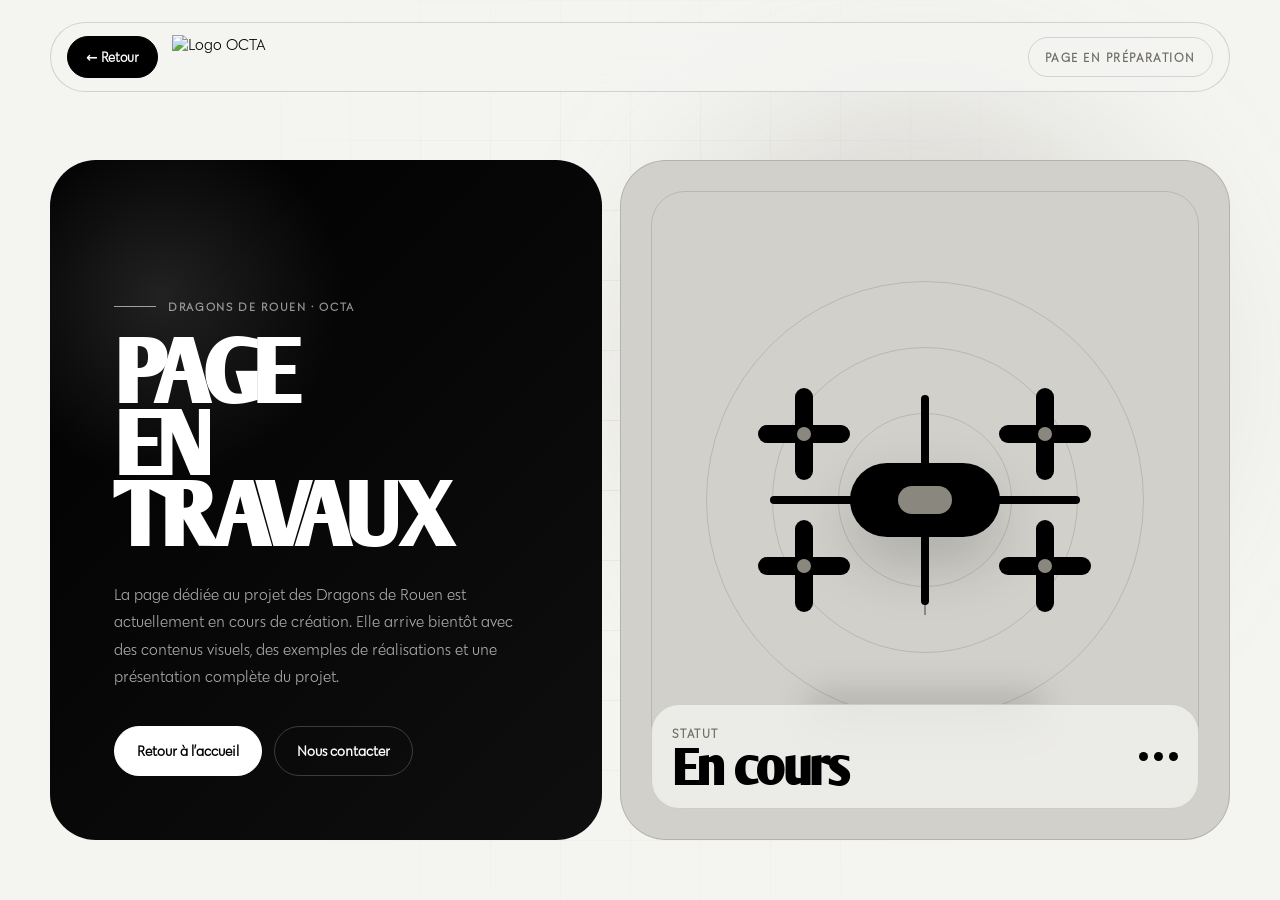
==== dragons.html @ dfe73d54 "Add files via upload" ====
<!doctype html>
<html lang="fr">
  <head>
    <meta charset="UTF-8" />
    <meta name="viewport" content="width=device-width, initial-scale=1.0" />

    <title>OCTA — Dragons de Rouen</title>

    <meta
      name="description"
      content="La page Dragons de Rouen OCTA est actuellement en cours de création."
    />

    <link rel="icon" type="image/png" href="IMG/LOGO/OCTA3.png" />
    <link rel="stylesheet" href="dragons.css" />
  </head>

  <body>
    <header class="header">
      <div class="header-left">
        <a
          href="graphisme.html#portfolio"
          class="back-button"
          onclick="
            event.preventDefault();
            if (document.referrer) {
              history.back();
            } else {
              window.location.href = 'graphisme.html#portfolio';
            }
          "
          aria-label="Retour à la page précédente"
        >
          ← Retour
        </a>

        <a href="index.html#top" aria-label="Retour à l'accueil OCTA">
          <img
            src="IMG/LOGO/OCTA NOIR.png"
            alt="Logo OCTA"
            class="header-logo"
          />
        </a>
      </div>

      <span class="header-pill">Page en préparation</span>
    </header>

    <main class="page">
      <div class="background-grid"></div>
      <div class="background-blur"></div>
      <div class="noise"></div>

      <section class="content">
        <div class="text-panel">
          <p class="label">Dragons de Rouen · OCTA</p>

          <h1>
            Page<br />
            en travaux
          </h1>

          <p class="intro">
            La page dédiée au projet des Dragons de Rouen est actuellement en
            cours de création. Elle arrive bientôt avec des contenus visuels,
            des exemples de réalisations et une présentation complète du projet.
          </p>

          <div class="actions">
            <a href="index.html#top" class="btn btn-primary">
              Retour à l’accueil
            </a>

            <a
              href="mailto:communicationocta@gmail.com"
              class="btn btn-secondary"
            >
              Nous contacter
            </a>
          </div>
        </div>

        <div class="visual-panel" aria-hidden="true">
          <div class="radar"></div>
          <div class="scanner"></div>

          <div class="drone">
            <div class="arm"></div>
            <div class="arm vertical"></div>

            <div class="propeller p1"><span></span></div>
            <div class="propeller p2"><span></span></div>
            <div class="propeller p3"><span></span></div>
            <div class="propeller p4"><span></span></div>

            <div class="drone-body"></div>
          </div>

          <div class="shadow"></div>

          <div class="status-card">
            <div>
              <span>Statut</span>
              <strong>En cours</strong>
            </div>

            <div class="loading-dots">
              <i></i>
              <i></i>
              <i></i>
            </div>
          </div>
        </div>
      </section>
    </main>
  </body>
</html>
---- dragons.css ----
@font-face {
  font-family: "OCTA Principale";
  src: url("TYPO/Principale.ttf") format("truetype");
  font-weight: 400;
  font-style: normal;
  font-display: swap;
}

@font-face {
  font-family: "OCTA Secondaire";
  src: url("TYPO/Secondaire.otf") format("opentype");
  font-weight: 400;
  font-style: normal;
  font-display: swap;
}

:root {
  --black: #000000;
  --olive: #8a887e;
  --beige: #d1d0cb;
  --off: #f4f4f1;
  --white: #ffffff;
  --muted: #6d6b63;
  --line: rgba(0, 0, 0, 0.14);
}

* {
  box-sizing: border-box;
  margin: 0;
  padding: 0;
}

html {
  scroll-behavior: smooth;
}

body {
  min-height: 100vh;
  font-family:
    "OCTA Secondaire",
    system-ui,
    -apple-system,
    BlinkMacSystemFont,
    "Segoe UI",
    sans-serif;
  background: var(--off);
  color: var(--black);
  overflow-x: hidden;
}

a {
  color: inherit;
  text-decoration: none;
}

img {
  display: block;
  max-width: 100%;
}

::selection {
  background: var(--black);
  color: var(--white);
}

/* Page */

.page {
  position: relative;
  min-height: 100vh;
  width: 100%;
  padding: 128px 28px 28px;
  display: grid;
  place-items: center;
  overflow: hidden;
}

.background-grid {
  position: absolute;
  inset: 0;
  z-index: 0;
  background-image:
    linear-gradient(rgba(0, 0, 0, 0.055) 1px, transparent 1px),
    linear-gradient(90deg, rgba(0, 0, 0, 0.055) 1px, transparent 1px);
  background-size: 70px 70px;
  mask-image: radial-gradient(circle at center, black, transparent 72%);
  animation: gridMove 14s linear infinite;
}

.background-blur {
  position: absolute;
  width: 520px;
  height: 520px;
  border-radius: 999px;
  background: rgba(138, 136, 126, 0.26);
  filter: blur(80px);
  top: 12%;
  right: 8%;
  z-index: 0;
  animation: blurFloat 8s ease-in-out infinite alternate;
}

.noise {
  position: absolute;
  inset: 0;
  z-index: 1;
  pointer-events: none;
  opacity: 0.12;
  background-image: radial-gradient(
    rgba(0, 0, 0, 0.18) 0.7px,
    transparent 0.7px
  );
  background-size: 4px 4px;
  mix-blend-mode: multiply;
}

/* Header */

.header {
  position: fixed;
  top: 22px;
  left: 50%;
  z-index: 10;
  transform: translateX(-50%);
  width: min(calc(100% - 44px), 1180px);
  min-height: 68px;
  padding: 12px 16px;
  border: 1px solid var(--line);
  border-radius: 999px;
  background: rgba(244, 244, 241, 0.84);
  backdrop-filter: blur(18px);
  display: flex;
  align-items: center;
  justify-content: space-between;
  gap: 18px;
}

.header-left {
  display: flex;
  align-items: center;
  gap: 14px;
}

.back-button {
  min-height: 42px;
  padding: 0 18px;
  border-radius: 999px;
  border: 1px solid var(--black);
  background: var(--black);
  color: var(--white);
  display: inline-flex;
  align-items: center;
  justify-content: center;
  font-family: inherit;
  font-size: 0.86rem;
  font-weight: 900;
  white-space: nowrap;
  cursor: pointer;
  transition:
    transform 0.25s ease,
    background 0.25s ease,
    color 0.25s ease,
    border-color 0.25s ease;
}

.back-button:hover {
  transform: translateY(-2px);
  background: transparent;
  color: var(--black);
  border-color: var(--line);
}

.header-logo {
  height: 44px;
  width: auto;
  object-fit: contain;
}

.header-pill {
  min-height: 40px;
  padding: 0 16px;
  border-radius: 999px;
  border: 1px solid var(--line);
  display: inline-flex;
  align-items: center;
  justify-content: center;
  color: var(--muted);
  font-size: 0.78rem;
  font-weight: 900;
  text-transform: uppercase;
  letter-spacing: 0.12em;
  white-space: nowrap;
}

/* Layout */

.content {
  position: relative;
  z-index: 2;
  width: min(100%, 1180px);
  min-height: min(680px, calc(100vh - 160px));
  display: grid;
  grid-template-columns: minmax(0, 0.95fr) minmax(0, 1.05fr);
  gap: 18px;
  align-items: stretch;
}

.text-panel,
.visual-panel {
  min-width: 0;
  min-height: min(680px, calc(100vh - 160px));
}

/* Panel texte */

.text-panel {
  padding: clamp(34px, 5vw, 64px);
  border-radius: 46px;
  background: var(--black);
  color: var(--white);
  display: flex;
  flex-direction: column;
  justify-content: flex-end;
  overflow: hidden;
  position: relative;
}

.text-panel::before {
  content: "";
  position: absolute;
  inset: 0;
  background:
    radial-gradient(
      circle at 20% 20%,
      rgba(255, 255, 255, 0.12),
      transparent 26%
    ),
    linear-gradient(135deg, transparent, rgba(255, 255, 255, 0.06));
  pointer-events: none;
}

.label {
  position: relative;
  z-index: 1;
  display: inline-flex;
  align-items: center;
  gap: 12px;
  margin-bottom: 22px;
  color: rgba(255, 255, 255, 0.58);
  font-size: 0.74rem;
  font-weight: 900;
  text-transform: uppercase;
  letter-spacing: 0.14em;
}

.label::before {
  content: "";
  width: 42px;
  height: 1px;
  background: currentColor;
}

h1 {
  position: relative;
  z-index: 1;
  max-width: 100%;
  font-family: "OCTA Principale", "OCTA Secondaire", sans-serif;
  font-size: clamp(4.2rem, 7.2vw, 7.8rem);
  line-height: 0.78;
  letter-spacing: -0.075em;
  text-transform: uppercase;
  margin-bottom: 30px;
}

.intro {
  position: relative;
  z-index: 1;
  max-width: 520px;
  color: rgba(255, 255, 255, 0.68);
  font-size: clamp(0.98rem, 1.25vw, 1.08rem);
  line-height: 1.7;
}

.actions {
  position: relative;
  z-index: 1;
  display: flex;
  flex-wrap: wrap;
  gap: 12px;
  margin-top: 36px;
}

/* Boutons */

.btn {
  min-height: 50px;
  padding: 0 22px;
  border-radius: 999px;
  display: inline-flex;
  align-items: center;
  justify-content: center;
  font-size: 0.9rem;
  font-weight: 900;
  transition:
    transform 0.25s ease,
    background 0.25s ease,
    color 0.25s ease,
    border-color 0.25s ease;
}

.btn-primary {
  background: var(--white);
  color: var(--black);
  border: 1px solid var(--white);
}

.btn-primary:hover {
  transform: translateY(-3px);
  background: transparent;
  color: var(--white);
}

.btn-secondary {
  background: transparent;
  color: var(--white);
  border: 1px solid rgba(255, 255, 255, 0.2);
}

.btn-secondary:hover {
  transform: translateY(-3px);
  background: var(--white);
  color: var(--black);
}

/* Panel visuel */

.visual-panel {
  position: relative;
  border-radius: 46px;
  background: var(--beige);
  border: 1px solid var(--line);
  overflow: hidden;
  display: grid;
  place-items: center;
}

.visual-panel::before {
  content: "";
  position: absolute;
  inset: 30px;
  border: 1px solid rgba(0, 0, 0, 0.12);
  border-radius: 34px;
}

.radar {
  position: absolute;
  width: min(72%, 520px);
  aspect-ratio: 1 / 1;
  border-radius: 999px;
  border: 1px solid rgba(0, 0, 0, 0.12);
  animation: radarPulse 3s ease-in-out infinite;
}

.radar::before,
.radar::after {
  content: "";
  position: absolute;
  inset: 15%;
  border-radius: inherit;
  border: 1px solid rgba(0, 0, 0, 0.12);
}

.radar::after {
  inset: 30%;
}

.scanner {
  position: absolute;
  width: 2px;
  height: 230px;
  background: linear-gradient(to bottom, rgba(0, 0, 0, 0), rgba(0, 0, 0, 0.34));
  transform-origin: bottom center;
  animation: scanRotate 4s linear infinite;
}

/* Animation visuelle */

.drone {
  position: relative;
  z-index: 3;
  width: min(62%, 390px);
  aspect-ratio: 1.45 / 1;
  animation: droneFloat 3.8s ease-in-out infinite;
}

.drone-body {
  position: absolute;
  left: 50%;
  top: 50%;
  width: 150px;
  height: 74px;
  transform: translate(-50%, -50%);
  border-radius: 999px;
  background: var(--black);
  box-shadow: 0 26px 60px rgba(0, 0, 0, 0.18);
}

.drone-body::before {
  content: "";
  position: absolute;
  left: 50%;
  top: 50%;
  width: 54px;
  height: 28px;
  transform: translate(-50%, -50%);
  border-radius: 999px;
  background: var(--olive);
}

.arm {
  position: absolute;
  top: 50%;
  left: 50%;
  width: 310px;
  height: 8px;
  border-radius: 999px;
  background: var(--black);
  transform: translate(-50%, -50%);
}

.arm.vertical {
  width: 8px;
  height: 210px;
}

.propeller {
  position: absolute;
  width: 100px;
  height: 100px;
  border-radius: 999px;
  display: grid;
  place-items: center;
}

.propeller::before {
  content: "";
  position: absolute;
  width: 92px;
  height: 18px;
  border-radius: 999px;
  background: var(--black);
  animation: propellerSpin 0.18s linear infinite;
}

.propeller::after {
  content: "";
  position: absolute;
  width: 18px;
  height: 92px;
  border-radius: 999px;
  background: var(--black);
  animation: propellerSpin 0.18s linear infinite;
}

.propeller span {
  position: relative;
  z-index: 2;
  width: 22px;
  height: 22px;
  border-radius: 999px;
  background: var(--olive);
  border: 4px solid var(--black);
}

.p1 {
  top: 14px;
  left: 18px;
}

.p2 {
  top: 14px;
  right: 18px;
}

.p3 {
  bottom: 14px;
  left: 18px;
}

.p4 {
  bottom: 14px;
  right: 18px;
}

.shadow {
  position: absolute;
  z-index: 2;
  bottom: 116px;
  width: 240px;
  height: 30px;
  border-radius: 999px;
  background: rgba(0, 0, 0, 0.16);
  filter: blur(16px);
  animation: shadowFloat 3.8s ease-in-out infinite;
}

/* Carte statut */

.status-card {
  position: absolute;
  left: 30px;
  bottom: 30px;
  right: 30px;
  z-index: 4;
  min-height: 86px;
  padding: 18px 20px;
  border-radius: 28px;
  background: rgba(244, 244, 241, 0.76);
  border: 1px solid rgba(0, 0, 0, 0.12);
  backdrop-filter: blur(16px);
  display: flex;
  align-items: center;
  justify-content: space-between;
  gap: 18px;
}

.status-card span {
  color: var(--muted);
  font-size: 0.76rem;
  font-weight: 900;
  text-transform: uppercase;
  letter-spacing: 0.12em;
}

.status-card strong {
  display: block;
  margin-top: 4px;
  font-family: "OCTA Principale", "OCTA Secondaire", sans-serif;
  font-size: clamp(1.9rem, 4vw, 3.2rem);
  line-height: 0.85;
  letter-spacing: -0.06em;
}

.loading-dots {
  display: flex;
  gap: 6px;
}

.loading-dots i {
  width: 9px;
  height: 9px;
  border-radius: 999px;
  background: var(--black);
  animation: dotBounce 1s ease-in-out infinite;
}

.loading-dots i:nth-child(2) {
  animation-delay: 0.15s;
}

.loading-dots i:nth-child(3) {
  animation-delay: 0.3s;
}

/* Animations */

@keyframes gridMove {
  from {
    background-position: 0 0;
  }

  to {
    background-position: 70px 70px;
  }
}

@keyframes blurFloat {
  from {
    transform: translate3d(0, 0, 0) scale(1);
  }

  to {
    transform: translate3d(-80px, 60px, 0) scale(1.15);
  }
}

@keyframes droneFloat {
  0%,
  100% {
    transform: translateY(0) rotate(-1deg);
  }

  50% {
    transform: translateY(-18px) rotate(1.5deg);
  }
}

@keyframes shadowFloat {
  0%,
  100% {
    transform: scale(1);
    opacity: 0.18;
  }

  50% {
    transform: scale(0.82);
    opacity: 0.1;
  }
}

@keyframes propellerSpin {
  to {
    transform: rotate(360deg);
  }
}

@keyframes radarPulse {
  0%,
  100% {
    transform: scale(0.96);
    opacity: 0.55;
  }

  50% {
    transform: scale(1.04);
    opacity: 0.9;
  }
}

@keyframes scanRotate {
  from {
    transform: rotate(0deg);
  }

  to {
    transform: rotate(360deg);
  }
}

@keyframes dotBounce {
  0%,
  100% {
    transform: translateY(0);
    opacity: 0.45;
  }

  50% {
    transform: translateY(-8px);
    opacity: 1;
  }
}

/* Responsive tablette */

@media (max-width: 980px) {
  .page {
    padding: 110px 18px 28px;
    align-items: start;
    overflow: visible;
  }

  .content {
    grid-template-columns: 1fr;
    min-height: auto;
  }

  .text-panel,
  .visual-panel {
    min-height: 560px;
    border-radius: 34px;
  }

  h1 {
    font-size: clamp(4.4rem, 15vw, 8rem);
  }

  .header {
    top: 14px;
    width: min(calc(100% - 28px), 1180px);
  }

  .header-pill {
    display: none;
  }
}

/* Responsive téléphone */

@media (max-width: 620px) {
  .page {
    padding: 96px 12px 18px;
  }

  .header {
    min-height: 60px;
    padding: 10px 12px;
  }

  .header-left {
    gap: 10px;
  }

  .back-button {
    min-height: 38px;
    padding: 0 14px;
    font-size: 0.78rem;
  }

  .header-logo {
    height: 38px;
  }

  .text-panel,
  .visual-panel {
    min-height: 500px;
    border-radius: 28px;
  }

  .text-panel {
    padding: 28px;
  }

  h1 {
    font-size: clamp(3.9rem, 17vw, 5.6rem);
    letter-spacing: -0.065em;
  }

  .intro {
    font-size: 0.95rem;
  }

  .actions {
    display: grid;
  }

  .btn {
    width: 100%;
  }

  .radar {
    width: 360px;
  }

  .scanner {
    height: 180px;
  }

  .drone {
    width: min(84%, 310px);
  }

  .drone-body {
    width: 118px;
    height: 58px;
  }

  .arm {
    width: 240px;
    height: 7px;
  }

  .arm.vertical {
    width: 7px;
    height: 160px;
  }

  .propeller {
    width: 78px;
    height: 78px;
  }

  .propeller::before {
    width: 72px;
    height: 14px;
  }

  .propeller::after {
    width: 14px;
    height: 72px;
  }

  .shadow {
    bottom: 112px;
    width: 200px;
  }

  .status-card {
    left: 18px;
    right: 18px;
    bottom: 18px;
    border-radius: 22px;
  }
}
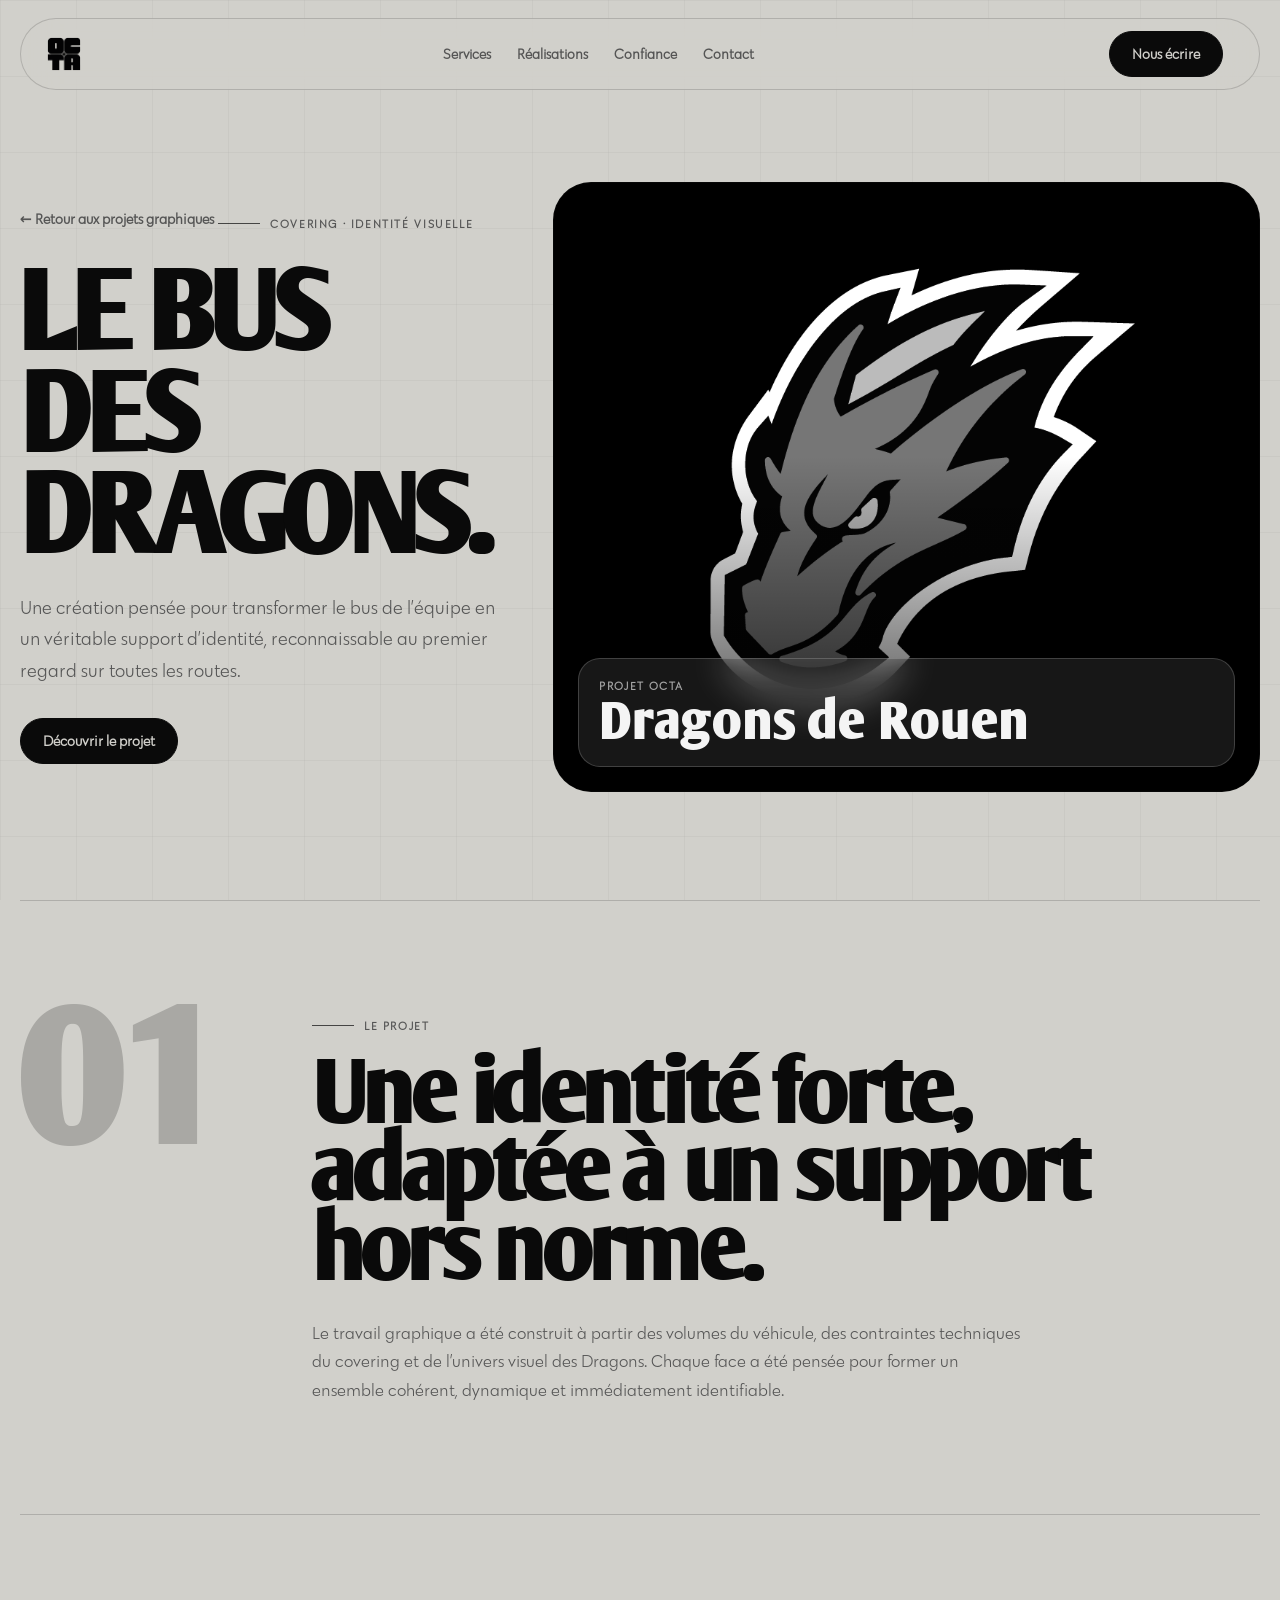
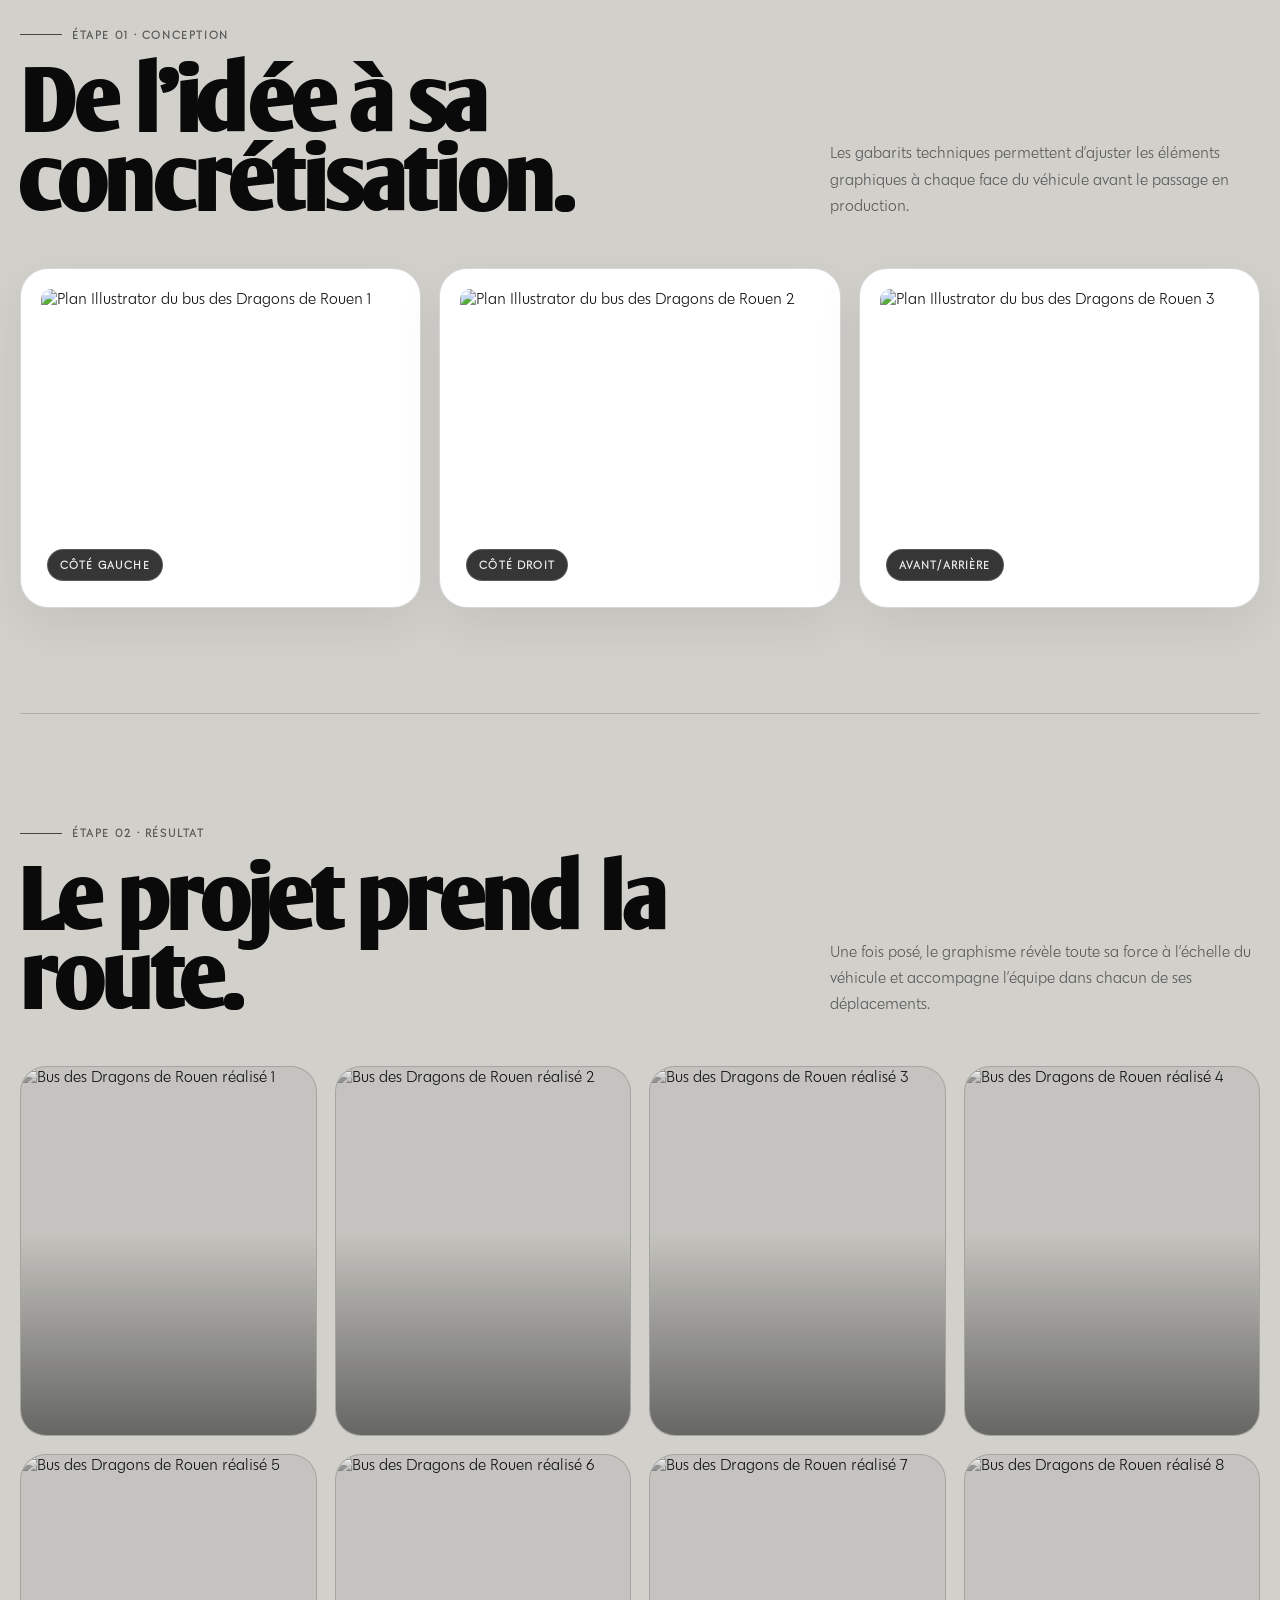
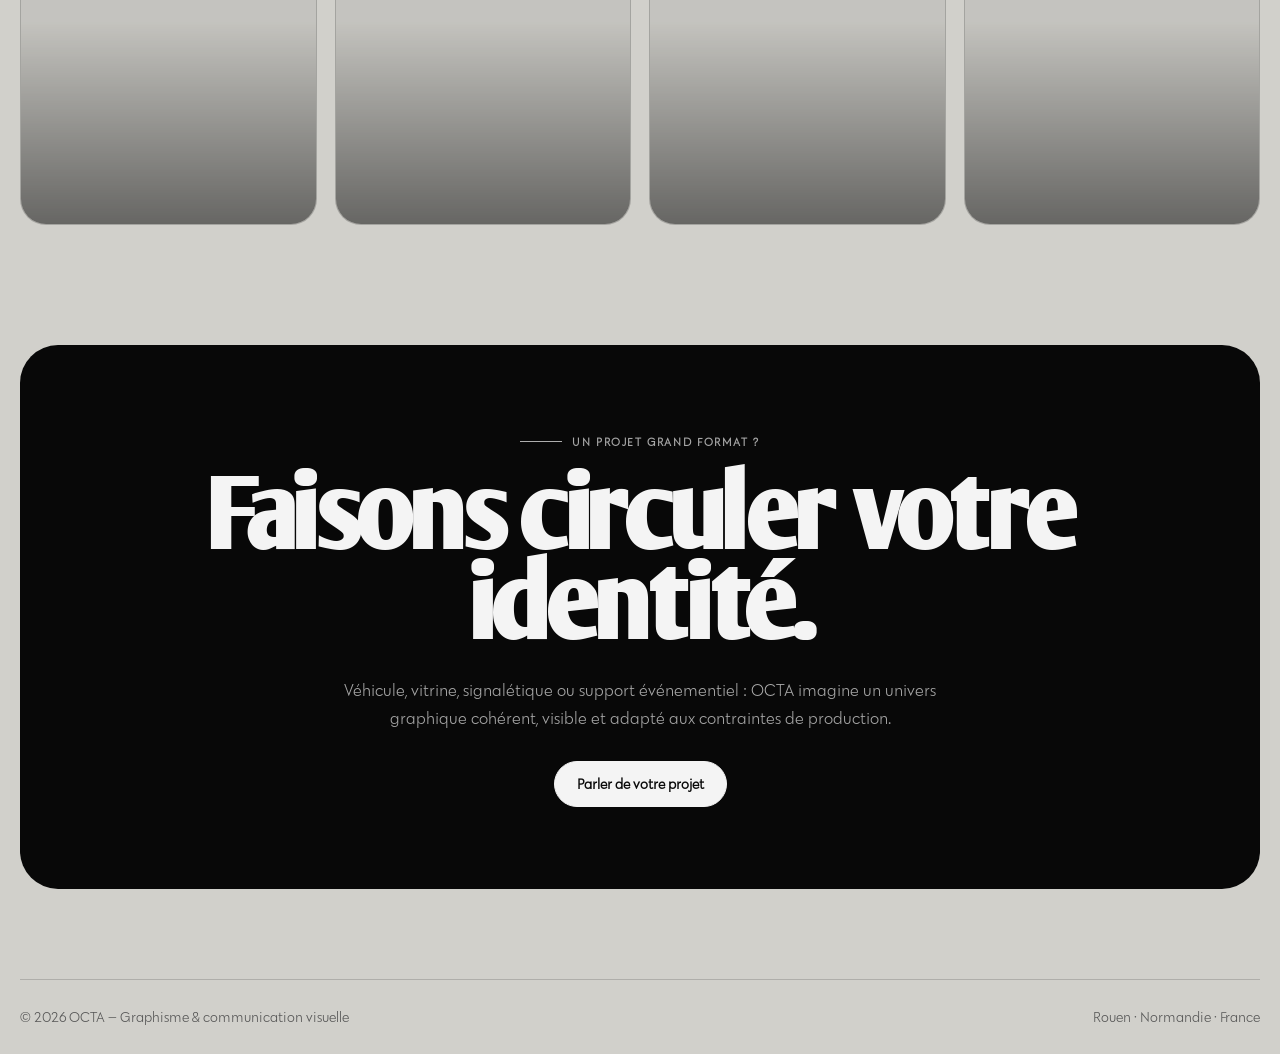
==== commit a83a5e92: "Add files via upload" ====
--- a/dragons.html
+++ b/dragons.html
@@ -4,114 +4,275 @@
     <meta charset="UTF-8" />
     <meta name="viewport" content="width=device-width, initial-scale=1.0" />
 
-    <title>OCTA — Dragons de Rouen</title>
-
+    <title>OCTA — Covering du bus des Dragons de Rouen</title>
     <meta
       name="description"
-      content="La page Dragons de Rouen OCTA est actuellement en cours de création."
+      content="Découvrez la conception graphique et le résultat final du covering du bus des Dragons de Rouen réalisé par OCTA."
     />
 
     <link rel="icon" type="image/png" href="IMG/LOGO/OCTA3.png" />
+    <link rel="stylesheet" href="graphisme.css" />
     <link rel="stylesheet" href="dragons.css" />
   </head>
 
   <body>
-    <header class="header">
-      <div class="header-left">
-        <a
-          href="graphisme.html#portfolio"
-          class="back-button"
-          onclick="
-            event.preventDefault();
-            if (document.referrer) {
-              history.back();
-            } else {
-              window.location.href = 'graphisme.html#portfolio';
+    <div class="graphic-bg" aria-hidden="true"></div>
+
+    <header class="graphic-header" id="header">
+      <a href="index.html#top" class="graphic-logo" aria-label="Accueil OCTA">
+        <img src="IMG/LOGO/OCTA NOIR.png" alt="Logo OCTA" />
+      </a>
+
+      <nav class="graphic-nav" aria-label="Navigation principale">
+        <a href="index.html#services">Services</a>
+        <a href="index.html#realisations">Réalisations</a>
+        <a href="index.html#confiance">Confiance</a>
+        <a href="index.html#contact">Contact</a>
+      </nav>
+
+      <a
+        href="mailto:communicationocta@gmail.com?subject=Demande%20graphisme%20OCTA"
+        class="graphic-contact"
+      >
+        Nous écrire
+      </a>
+
+      <button class="menu-btn" id="menuBtn" type="button" aria-expanded="false">
+        Menu
+      </button>
+    </header>
+
+    <div class="mobile-menu" id="mobileMenu" aria-hidden="true">
+      <nav aria-label="Navigation mobile">
+        <a href="index.html#services">Services</a>
+        <a href="index.html#realisations">Réalisations</a>
+        <a href="index.html#confiance">Confiance</a>
+        <a href="index.html#contact">Contact</a>
+      </nav>
+    </div>
+
+    <main>
+      <section class="dragons-hero">
+        <div class="dragons-hero-copy reveal">
+          <a href="graphisme.html#portfolio" class="back-link">
+            ← Retour aux projets graphiques
+          </a>
+
+          <p class="eyebrow">Covering · Identité visuelle</p>
+          <h1>Le bus des Dragons.</h1>
+
+          <p>
+            Une création pensée pour transformer le bus de l’équipe en un
+            véritable support d’identité, reconnaissable au premier regard sur
+            toutes les routes.
+          </p>
+
+          <a href="#conception" class="btn dark">Découvrir le projet</a>
+        </div>
+
+        <div class="dragons-hero-visual reveal">
+          <img
+            src="IMG/DRAGONS DE ROUEN/DRAGONS.png"
+            alt="Création graphique du bus des Dragons de Rouen"
+          />
+
+          <div class="dragons-hero-caption">
+            <span>Projet OCTA</span>
+            <strong>Dragons de Rouen</strong>
+          </div>
+        </div>
+      </section>
+
+      <section class="project-summary reveal">
+        <div class="project-number">01</div>
+
+        <div>
+          <p class="eyebrow">Le projet</p>
+          <h2>Une identité forte, adaptée à un support hors norme.</h2>
+          <p>
+            Le travail graphique a été construit à partir des volumes du
+            véhicule, des contraintes techniques du covering et de l’univers
+            visuel des Dragons. Chaque face a été pensée pour former un ensemble
+            cohérent, dynamique et immédiatement identifiable.
+          </p>
+        </div>
+      </section>
+
+      <section class="case-section" id="conception">
+        <div class="case-heading reveal">
+          <div>
+            <p class="eyebrow">Étape 01 · Conception</p>
+            <h2>De l’idée à sa concrétisation.</h2>
+          </div>
+
+          <p>
+            Les gabarits techniques permettent d’ajuster les éléments graphiques
+            à chaque face du véhicule avant le passage en production.
+          </p>
+        </div>
+
+        <div class="concept-grid">
+          <div class="case-card concept-main reveal">
+            <img
+              src="IMG/DRAGONS DE ROUEN/1.png"
+              alt="Plan Illustrator du bus des Dragons de Rouen 1"
+            />
+            <span>Côté gauche</span>
+          </div>
+
+          <div class="case-card reveal">
+            <img
+              src="IMG/DRAGONS DE ROUEN/2.png"
+              alt="Plan Illustrator du bus des Dragons de Rouen 2"
+              loading="lazy"
+            />
+            <span>Côté droit</span>
+          </div>
+
+          <div class="case-card concept-wide reveal">
+            <img
+              src="IMG/DRAGONS DE ROUEN/3.png"
+              alt="Plan Illustrator du bus des Dragons de Rouen 3"
+              loading="lazy"
+            />
+            <span>Avant/Arrière</span>
+          </div>
+        </div>
+      </section>
+
+      <section class="case-section bus-section" id="resultat">
+        <div class="case-heading reveal">
+          <div>
+            <p class="eyebrow">Étape 02 · Résultat</p>
+            <h2>Le projet prend la route.</h2>
+          </div>
+
+          <p>
+            Une fois posé, le graphisme révèle toute sa force à l’échelle du
+            véhicule et accompagne l’équipe dans chacun de ses déplacements.
+          </p>
+        </div>
+
+        <div class="bus-grid">
+          <div class="bus-photo bus-photo-featured reveal">
+            <img
+              src="IMG/DRAGONS DE ROUEN/4.jpg"
+              alt="Bus des Dragons de Rouen réalisé 1"
+              loading="lazy"
+            />
+          </div>
+          <div class="bus-photo reveal">
+            <img
+              src="IMG/DRAGONS DE ROUEN/5.jpg"
+              alt="Bus des Dragons de Rouen réalisé 2"
+              loading="lazy"
+            />
+          </div>
+          <div class="bus-photo reveal">
+            <img
+              src="IMG/DRAGONS DE ROUEN/6.jpg"
+              alt="Bus des Dragons de Rouen réalisé 3"
+              loading="lazy"
+            />
+          </div>
+          <div class="bus-photo reveal">
+            <img
+              src="IMG/DRAGONS DE ROUEN/7.jpg"
+              alt="Bus des Dragons de Rouen réalisé 4"
+              loading="lazy"
+            />
+          </div>
+          <div class="bus-photo reveal">
+            <img
+              src="IMG/DRAGONS DE ROUEN/8.jpg"
+              alt="Bus des Dragons de Rouen réalisé 5"
+              loading="lazy"
+            />
+          </div>
+          <div class="bus-photo bus-photo-wide reveal">
+            <img
+              src="IMG/DRAGONS DE ROUEN/9.jpg"
+              alt="Bus des Dragons de Rouen réalisé 6"
+              loading="lazy"
+            />
+          </div>
+          <div class="bus-photo reveal">
+            <img
+              src="IMG/DRAGONS DE ROUEN/10.jpg"
+              alt="Bus des Dragons de Rouen réalisé 7"
+              loading="lazy"
+            />
+          </div>
+          <div class="bus-photo reveal">
+            <img
+              src="IMG/DRAGONS DE ROUEN/11.jpg"
+              alt="Bus des Dragons de Rouen réalisé 8"
+              loading="lazy"
+            />
+          </div>
+        </div>
+      </section>
+
+      <section class="dragons-cta">
+        <div class="dragons-cta-inner reveal">
+          <p class="eyebrow">Un projet grand format ?</p>
+          <h2>Faisons circuler votre identité.</h2>
+          <p>
+            Véhicule, vitrine, signalétique ou support événementiel : OCTA
+            imagine un univers graphique cohérent, visible et adapté aux
+            contraintes de production.
+          </p>
+
+          <a
+            href="mailto:communicationocta@gmail.com?subject=Demande%20projet%20grand%20format%20OCTA"
+            class="btn light"
+          >
+            Parler de votre projet
+          </a>
+        </div>
+      </section>
+    </main>
+
+    <footer class="graphic-footer">
+      <span>© 2026 OCTA — Graphisme & communication visuelle</span>
+      <span>Rouen · Normandie · France</span>
+    </footer>
+
+    <script>
+      const header = document.querySelector("#header");
+      const menuBtn = document.querySelector("#menuBtn");
+      const mobileMenu = document.querySelector("#mobileMenu");
+      const menuLinks = mobileMenu.querySelectorAll("a");
+      const revealElements = document.querySelectorAll(".reveal");
+
+      window.addEventListener("scroll", () => {
+        header.classList.toggle("scrolled", window.scrollY > 18);
+      });
+
+      function toggleMenu() {
+        const isOpen = mobileMenu.classList.toggle("open");
+        document.body.classList.toggle("menu-open", isOpen);
+        menuBtn.setAttribute("aria-expanded", isOpen);
+        mobileMenu.setAttribute("aria-hidden", !isOpen);
+        menuBtn.textContent = isOpen ? "Fermer" : "Menu";
+      }
+
+      menuBtn.addEventListener("click", toggleMenu);
+      menuLinks.forEach((link) => link.addEventListener("click", toggleMenu));
+
+      const observer = new IntersectionObserver(
+        (entries) => {
+          entries.forEach((entry) => {
+            if (entry.isIntersecting) {
+              entry.target.classList.add("visible");
+              observer.unobserve(entry.target);
             }
-          "
-          aria-label="Retour à la page précédente"
-        >
-          ← Retour
-        </a>
-
-        <a href="index.html#top" aria-label="Retour à l'accueil OCTA">
-          <img
-            src="IMG/LOGO/OCTA NOIR.png"
-            alt="Logo OCTA"
-            class="header-logo"
-          />
-        </a>
-      </div>
-
-      <span class="header-pill">Page en préparation</span>
-    </header>
-
-    <main class="page">
-      <div class="background-grid"></div>
-      <div class="background-blur"></div>
-      <div class="noise"></div>
-
-      <section class="content">
-        <div class="text-panel">
-          <p class="label">Dragons de Rouen · OCTA</p>
-
-          <h1>
-            Page<br />
-            en travaux
-          </h1>
-
-          <p class="intro">
-            La page dédiée au projet des Dragons de Rouen est actuellement en
-            cours de création. Elle arrive bientôt avec des contenus visuels,
-            des exemples de réalisations et une présentation complète du projet.
-          </p>
-
-          <div class="actions">
-            <a href="index.html#top" class="btn btn-primary">
-              Retour à l’accueil
-            </a>
-
-            <a
-              href="mailto:communicationocta@gmail.com"
-              class="btn btn-secondary"
-            >
-              Nous contacter
-            </a>
-          </div>
-        </div>
-
-        <div class="visual-panel" aria-hidden="true">
-          <div class="radar"></div>
-          <div class="scanner"></div>
-
-          <div class="drone">
-            <div class="arm"></div>
-            <div class="arm vertical"></div>
-
-            <div class="propeller p1"><span></span></div>
-            <div class="propeller p2"><span></span></div>
-            <div class="propeller p3"><span></span></div>
-            <div class="propeller p4"><span></span></div>
-
-            <div class="drone-body"></div>
-          </div>
-
-          <div class="shadow"></div>
-
-          <div class="status-card">
-            <div>
-              <span>Statut</span>
-              <strong>En cours</strong>
-            </div>
-
-            <div class="loading-dots">
-              <i></i>
-              <i></i>
-              <i></i>
-            </div>
-          </div>
-        </div>
-      </section>
-    </main>
+          });
+        },
+        { threshold: 0.14 },
+      );
+
+      revealElements.forEach((element) => observer.observe(element));
+    </script>
   </body>
 </html>
--- a/graphisme.css
+++ b/graphisme.css
@@ -0,0 +1,1138 @@
+@font-face {
+  font-family: "OCTA Principale";
+  src: url("TYPO/Principale.ttf") format("truetype");
+  font-weight: 400;
+  font-style: normal;
+  font-display: swap;
+}
+
+@font-face {
+  font-family: "OCTA Secondaire";
+  src: url("TYPO/Secondaire.otf") format("opentype");
+  font-weight: 400;
+  font-style: normal;
+  font-display: swap;
+}
+
+:root {
+  --bg: #d1d0cb;
+  --card: rgba(10, 10, 10, 0.06);
+  --text: #0a0a0a;
+  --text-light: #f4f4f4;
+  --muted: #555555;
+  --muted-light: #a7a7a7;
+  --line: rgba(0, 0, 0, 0.16);
+  --radius: 28px;
+  --max: 1240px;
+  --hockey-black: #080808;
+}
+
+* {
+  box-sizing: border-box;
+  margin: 0;
+  padding: 0;
+}
+
+html {
+  scroll-behavior: smooth;
+}
+
+body {
+  font-family:
+    "OCTA Secondaire",
+    system-ui,
+    -apple-system,
+    BlinkMacSystemFont,
+    "Segoe UI",
+    sans-serif;
+  background: var(--bg);
+  color: var(--text);
+  overflow-x: hidden;
+}
+
+body.menu-open {
+  overflow: hidden;
+}
+
+a {
+  color: inherit;
+  text-decoration: none;
+}
+
+img {
+  width: 100%;
+  display: block;
+  object-fit: cover;
+}
+
+::selection {
+  background: var(--text);
+  color: var(--bg);
+}
+
+/* Fond */
+
+.graphic-bg {
+  position: fixed;
+  inset: 0;
+  z-index: -3;
+  pointer-events: none;
+  background: #d1d0cb;
+}
+
+.graphic-bg::before {
+  content: "";
+  position: absolute;
+  inset: 0;
+  opacity: 0.22;
+  background-image:
+    linear-gradient(rgba(0, 0, 0, 0.15) 1px, transparent 1px),
+    linear-gradient(90deg, rgba(0, 0, 0, 0.15) 1px, transparent 1px);
+  background-size: 76px 76px;
+}
+
+/* Header */
+
+.graphic-header {
+  position: fixed;
+  top: 18px;
+  left: 50%;
+  z-index: 50;
+  width: min(calc(100% - 32px), var(--max));
+  transform: translateX(-50%);
+  display: grid;
+  grid-template-columns: auto 1fr auto auto;
+  align-items: center;
+  gap: 22px;
+  padding: 12px 14px 12px 20px;
+  border: 1px solid var(--line);
+  border-radius: 999px;
+  background: rgba(209, 208, 203, 0.78);
+  backdrop-filter: blur(18px);
+  -webkit-backdrop-filter: blur(18px);
+  transition:
+    background 0.25s ease,
+    box-shadow 0.25s ease;
+}
+
+.graphic-header.scrolled {
+  background: rgba(209, 208, 203, 0.96);
+  box-shadow: 0 18px 60px rgba(0, 0, 0, 0.12);
+}
+
+.graphic-logo {
+  display: flex;
+  align-items: center;
+  width: fit-content;
+}
+
+.graphic-logo img {
+  height: 46px;
+  width: auto;
+  object-fit: contain;
+}
+
+.graphic-nav {
+  justify-self: center;
+  display: flex;
+  align-items: center;
+  gap: 26px;
+  font-size: 0.88rem;
+  font-weight: 800;
+  color: var(--muted);
+}
+
+.graphic-nav a {
+  transition: color 0.2s ease;
+}
+
+.graphic-nav a:hover {
+  color: var(--text);
+}
+
+/* Boutons */
+
+.graphic-contact,
+.btn {
+  min-height: 46px;
+  padding: 0 22px;
+  border-radius: 999px;
+  display: inline-flex;
+  align-items: center;
+  justify-content: center;
+  font-weight: 900;
+  font-size: 0.9rem;
+  cursor: pointer;
+  transition:
+    transform 0.2s ease,
+    background 0.2s ease,
+    color 0.2s ease,
+    border-color 0.2s ease;
+}
+
+.graphic-contact,
+.btn.dark {
+  background: var(--text);
+  color: var(--bg);
+  border: 1px solid var(--text);
+}
+
+.btn.outline {
+  background: transparent;
+  color: var(--text);
+  border: 1px solid var(--line);
+}
+
+.btn.light {
+  background: var(--text-light);
+  color: var(--text);
+  border: 1px solid var(--text-light);
+}
+
+.graphic-contact:hover,
+.btn:hover {
+  transform: translateY(-2px);
+}
+
+.graphic-contact:hover,
+.btn.dark:hover {
+  background: transparent;
+  color: var(--text);
+}
+
+.btn.outline:hover {
+  background: var(--text);
+  color: var(--bg);
+  border-color: var(--text);
+}
+
+.btn.light:hover {
+  background: transparent;
+  color: var(--text-light);
+}
+
+/* Menu mobile */
+
+.menu-btn {
+  display: none;
+  min-height: 42px;
+  padding: 0 16px;
+  border-radius: 999px;
+  border: 1px solid var(--line);
+  background: transparent;
+  color: var(--text);
+  font-weight: 900;
+  cursor: pointer;
+}
+
+.mobile-menu {
+  position: fixed;
+  inset: 0;
+  z-index: 49;
+  background: rgba(10, 10, 10, 0.98);
+  color: var(--text-light);
+  display: grid;
+  place-items: center;
+  transform: translateY(-100%);
+  transition: transform 0.5s cubic-bezier(0.77, 0, 0.175, 1);
+}
+
+.mobile-menu.open {
+  transform: translateY(0);
+}
+
+.mobile-menu nav {
+  display: grid;
+  gap: 24px;
+  text-align: center;
+}
+
+.mobile-menu a {
+  font-family: "OCTA Principale", "OCTA Secondaire", sans-serif;
+  font-size: clamp(3rem, 12vw, 6rem);
+  line-height: 0.9;
+  letter-spacing: -0.06em;
+}
+
+/* Hero */
+
+.graphic-hero {
+  width: min(calc(100% - 32px), var(--max));
+  min-height: 100vh;
+  margin: 0 auto;
+  padding: 150px 0 70px;
+  display: grid;
+  grid-template-columns: 1.05fr 0.95fr;
+  gap: 34px;
+  align-items: center;
+}
+
+.back-link {
+  display: inline-flex;
+  margin-bottom: 32px;
+  color: var(--muted);
+  font-size: 0.9rem;
+  font-weight: 800;
+}
+
+.eyebrow {
+  display: inline-flex;
+  align-items: center;
+  gap: 10px;
+  color: var(--muted);
+  font-weight: 900;
+  text-transform: uppercase;
+  letter-spacing: 0.14em;
+  font-size: 0.72rem;
+  margin-bottom: 20px;
+}
+
+.eyebrow::before {
+  content: "";
+  width: 42px;
+  height: 1px;
+  background: var(--text);
+  opacity: 0.7;
+}
+
+.hero-left h1 {
+  font-family: "OCTA Principale", "OCTA Secondaire", sans-serif;
+  font-size: clamp(4.8rem, 12vw, 12rem);
+  line-height: 0.76;
+  letter-spacing: -0.08em;
+  text-transform: uppercase;
+}
+
+.hero-right {
+  display: grid;
+  gap: 24px;
+  align-content: center;
+}
+
+.hero-card {
+  height: 420px;
+  border-radius: 36px;
+  overflow: hidden;
+  border: 1px solid var(--line);
+  background: var(--card);
+  position: relative;
+}
+
+.hero-card::after {
+  content: "";
+  position: absolute;
+  inset: 0;
+  background: linear-gradient(to top, rgba(0, 0, 0, 0.42), transparent 55%);
+}
+
+.hero-card img {
+  height: 100%;
+  filter: grayscale(100%);
+  opacity: 0.9;
+  transition:
+    transform 0.7s ease,
+    filter 0.7s ease,
+    opacity 0.7s ease;
+}
+
+.hero-card:hover img {
+  transform: scale(1.05);
+  filter: grayscale(0%);
+  opacity: 1;
+}
+
+.hero-right p {
+  color: var(--muted);
+  font-size: clamp(1rem, 1.6vw, 1.24rem);
+  line-height: 1.6;
+  max-width: 620px;
+}
+
+.hero-actions {
+  display: flex;
+  gap: 12px;
+  flex-wrap: wrap;
+}
+
+.hero-index {
+  grid-column: 1 / -1;
+  display: grid;
+  grid-template-columns: repeat(4, 1fr);
+  gap: 1px;
+  margin-top: 40px;
+  border: 1px solid var(--line);
+  border-radius: 28px;
+  overflow: hidden;
+  background: var(--line);
+}
+
+.hero-index span {
+  min-height: 86px;
+  padding: 22px;
+  background: rgba(209, 208, 203, 0.78);
+  display: flex;
+  align-items: end;
+  color: var(--muted);
+  font-weight: 900;
+  text-transform: uppercase;
+  letter-spacing: 0.08em;
+  font-size: 0.78rem;
+}
+
+/* Sections */
+
+.manifesto,
+.expertises,
+.portfolio,
+.process,
+.graphic-cta,
+.graphic-footer {
+  width: min(calc(100% - 32px), var(--max));
+  margin: 0 auto;
+}
+
+/* Manifesto */
+
+.manifesto {
+  padding: 105px 0;
+  display: grid;
+  grid-template-columns: 0.45fr 1.55fr;
+  gap: 42px;
+  border-top: 1px solid var(--line);
+}
+
+.manifesto-number {
+  font-family: "OCTA Principale", "OCTA Secondaire", sans-serif;
+  font-size: clamp(5rem, 12vw, 12rem);
+  line-height: 0.8;
+  letter-spacing: -0.08em;
+}
+
+.manifesto-content h2,
+.section-title h2,
+.portfolio-head h2,
+.process-title h2,
+.cta-inner h2 {
+  font-family: "OCTA Principale", "OCTA Secondaire", sans-serif;
+  font-size: clamp(3rem, 6.5vw, 6.8rem);
+  line-height: 0.88;
+  letter-spacing: -0.07em;
+}
+
+.manifesto-content > p:last-child {
+  max-width: 720px;
+  margin-top: 30px;
+  color: var(--muted);
+  line-height: 1.65;
+  font-size: 1.08rem;
+}
+
+/* Expertises */
+
+.expertises {
+  padding: 105px 0;
+}
+
+.section-title {
+  max-width: 940px;
+  margin-bottom: 44px;
+}
+
+.expertise-grid {
+  display: grid;
+  grid-template-columns: repeat(4, 1fr);
+  border-top: 1px solid var(--line);
+  border-left: 1px solid var(--line);
+}
+
+.expertise-card {
+  min-height: 380px;
+  padding: 26px;
+  border-right: 1px solid var(--line);
+  border-bottom: 1px solid var(--line);
+  background: rgba(209, 208, 203, 0.58);
+  display: flex;
+  flex-direction: column;
+  justify-content: space-between;
+}
+
+.expertise-card h3,
+.process-card h3 {
+  font-family: "OCTA Principale", "OCTA Secondaire", sans-serif;
+  font-size: clamp(2.1rem, 3.4vw, 3.4rem);
+  line-height: 0.9;
+  letter-spacing: -0.06em;
+}
+
+.expertise-card p,
+.process-card p {
+  color: var(--muted);
+  line-height: 1.55;
+  font-size: 0.96rem;
+}
+
+/* Portfolio */
+
+.portfolio {
+  padding: 105px 0;
+  border-top: 1px solid var(--line);
+}
+
+.portfolio-head {
+  max-width: 940px;
+  margin-bottom: 44px;
+}
+
+.portfolio-grid {
+  display: grid;
+  grid-template-columns: repeat(12, 1fr);
+  grid-auto-rows: 220px;
+  gap: 16px;
+}
+
+.portfolio-card {
+  position: relative;
+  grid-column: span 3;
+  border-radius: 26px;
+  overflow: hidden;
+  border: 1px solid var(--line);
+  background: var(--card);
+  isolation: isolate;
+}
+
+.portfolio-card.big {
+  grid-column: span 6;
+  grid-row: span 2;
+}
+
+.portfolio-card.wide {
+  grid-column: span 6;
+}
+
+.portfolio-card.full {
+  grid-column: span 12;
+}
+
+.portfolio-card picture {
+  display: block;
+  width: 100%;
+  height: 100%;
+}
+
+.portfolio-card img,
+.portfolio-card picture img {
+  width: 100%;
+  height: 100%;
+  object-fit: cover;
+  filter: grayscale(100%);
+  opacity: 1;
+  transition:
+    transform 0.55s ease,
+    filter 0.55s ease,
+    opacity 0.55s ease;
+}
+
+.portfolio-card:hover img,
+.portfolio-card:hover picture img {
+  transform: scale(1.06);
+  filter: grayscale(0%);
+  opacity: 1;
+}
+
+.portfolio-card::after {
+  content: "";
+  position: absolute;
+  inset: 0;
+  z-index: 1;
+  background: linear-gradient(to top, rgba(0, 0, 0, 0.76), transparent 62%);
+  pointer-events: none;
+}
+
+.portfolio-card div {
+  position: absolute;
+  left: 20px;
+  right: 20px;
+  bottom: 20px;
+  z-index: 2;
+}
+
+.portfolio-card span {
+  display: inline-flex;
+  padding: 8px 12px;
+  border-radius: 999px;
+  background: rgba(255, 255, 255, 0.12);
+  border: 1px solid rgba(255, 255, 255, 0.18);
+  color: var(--muted-light);
+  font-size: 0.76rem;
+  font-weight: 900;
+  text-transform: uppercase;
+  letter-spacing: 0.08em;
+  margin-bottom: 10px;
+  backdrop-filter: blur(12px);
+  -webkit-backdrop-filter: blur(12px);
+}
+
+.portfolio-card strong {
+  display: block;
+  color: var(--text-light);
+  font-family: "OCTA Principale", "OCTA Secondaire", sans-serif;
+  font-size: clamp(2rem, 4vw, 4rem);
+  line-height: 0.9;
+  letter-spacing: -0.06em;
+}
+
+/* Hockey IQ desktop */
+
+.portfolio-card.hockey-iq-card {
+  min-height: 0;
+  height: 100%;
+  background: var(--hockey-black);
+}
+
+.portfolio-card.hockey-iq-card::after {
+  display: none;
+}
+
+.portfolio-card.hockey-iq-card picture {
+  position: absolute;
+  inset: 0;
+  z-index: 0;
+  display: grid;
+  place-items: center;
+  width: 100%;
+  height: 100%;
+  padding: 14px 20px 82px;
+  background: transparent;
+}
+
+.portfolio-card.hockey-iq-card img,
+.portfolio-card.hockey-iq-card picture img {
+  width: 100%;
+  height: 100%;
+  max-width: 90%;
+  max-height: 58%;
+  object-fit: contain;
+  object-position: center;
+  filter: grayscale(100%);
+  opacity: 1;
+  transform: none;
+  transition:
+    filter 0.55s ease,
+    opacity 0.55s ease;
+}
+
+.portfolio-card.hockey-iq-card:hover img,
+.portfolio-card.hockey-iq-card:hover picture img {
+  filter: grayscale(0%);
+  opacity: 1;
+  transform: none;
+}
+
+.portfolio-card.hockey-iq-card .portfolio-caption {
+  left: 24px;
+  right: 24px;
+  bottom: 20px;
+  z-index: 2;
+  max-width: calc(100% - 48px);
+}
+
+.portfolio-card.hockey-iq-card .portfolio-caption::before {
+  display: none;
+}
+
+.portfolio-card.hockey-iq-card span {
+  font-size: 0.68rem;
+  padding: 7px 10px;
+  margin-bottom: 8px;
+}
+
+.portfolio-card.hockey-iq-card strong {
+  font-size: clamp(2.4rem, 3.8vw, 3.8rem);
+  line-height: 0.86;
+  letter-spacing: -0.07em;
+  max-width: 90%;
+}
+
+/* Process */
+
+.process {
+  padding: 105px 0;
+  border-top: 1px solid var(--line);
+}
+
+.process-title {
+  max-width: 900px;
+  margin-bottom: 44px;
+}
+
+.process-grid {
+  display: grid;
+  grid-template-columns: repeat(4, 1fr);
+  gap: 14px;
+}
+
+.process-card {
+  min-height: 310px;
+  padding: 26px;
+  border-radius: var(--radius);
+  background: rgba(209, 208, 203, 0.58);
+  border: 1px solid var(--line);
+  display: flex;
+  flex-direction: column;
+  justify-content: space-between;
+}
+
+/* CTA */
+
+.graphic-cta {
+  padding: 105px 0 120px;
+}
+
+.cta-inner {
+  min-height: 430px;
+  border-radius: 42px;
+  background: var(--text);
+  color: var(--text-light);
+  display: grid;
+  align-content: center;
+  justify-items: center;
+  text-align: center;
+  padding: clamp(32px, 7vw, 80px);
+}
+
+.cta-inner .eyebrow {
+  color: rgba(255, 255, 255, 0.55);
+}
+
+.cta-inner .eyebrow::before {
+  display: none;
+}
+
+.cta-inner h2 {
+  max-width: 980px;
+}
+
+.cta-inner p {
+  max-width: 650px;
+  margin: 26px auto 32px;
+  color: rgba(255, 255, 255, 0.62);
+  line-height: 1.6;
+  font-size: 1.05rem;
+}
+
+/* Footer */
+
+.graphic-footer {
+  padding: 28px 0;
+  border-top: 1px solid var(--line);
+  color: var(--muted);
+  font-size: 0.9rem;
+  display: flex;
+  justify-content: space-between;
+  gap: 20px;
+  flex-wrap: wrap;
+}
+
+/* Animations */
+
+.reveal {
+  opacity: 0;
+  transform: translateY(34px);
+  transition:
+    opacity 0.7s ease,
+    transform 0.7s ease;
+}
+
+.reveal.visible {
+  opacity: 1;
+  transform: translateY(0);
+}
+
+/* Responsive tablette */
+
+@media (max-width: 980px) {
+  .graphic-header {
+    display: flex;
+    align-items: center;
+    justify-content: space-between;
+    gap: 12px;
+    min-height: 64px;
+    padding: 10px 12px 10px 16px;
+  }
+
+  .graphic-logo img {
+    height: 40px;
+  }
+
+  .graphic-nav,
+  .graphic-contact {
+    display: none;
+  }
+
+  .menu-btn {
+    display: inline-flex;
+    align-items: center;
+    justify-content: center;
+    min-width: 92px;
+    height: 44px;
+    min-height: 44px;
+    padding: 0 18px;
+    margin-left: auto;
+  }
+
+  .graphic-hero {
+    grid-template-columns: 1fr;
+    padding-top: 135px;
+    gap: 28px;
+  }
+
+  .hero-left h1 {
+    font-size: clamp(4.4rem, 18vw, 9rem);
+  }
+
+  .hero-card {
+    height: 460px;
+  }
+
+  .hero-index {
+    grid-template-columns: repeat(2, 1fr);
+  }
+
+  .manifesto {
+    grid-template-columns: 1fr;
+  }
+
+  .expertise-grid,
+  .process-grid {
+    grid-template-columns: repeat(2, minmax(0, 1fr));
+  }
+
+  .portfolio-grid {
+    grid-template-columns: repeat(6, minmax(0, 1fr));
+    grid-auto-rows: 260px;
+  }
+
+  .portfolio-card,
+  .portfolio-card.big,
+  .portfolio-card.wide {
+    grid-column: span 3;
+    grid-row: span 1;
+  }
+
+  .portfolio-card.full {
+    grid-column: span 6;
+  }
+
+  .portfolio-card.hockey-iq-card {
+    min-height: 0;
+    height: 100%;
+  }
+
+  .portfolio-card.hockey-iq-card picture {
+    padding: 18px 18px 78px;
+  }
+
+  .portfolio-card.hockey-iq-card img,
+  .portfolio-card.hockey-iq-card picture img {
+    max-width: 86%;
+    max-height: 50%;
+  }
+
+  .portfolio-card.hockey-iq-card strong {
+    font-size: clamp(2.2rem, 5vw, 3.3rem);
+  }
+}
+
+/* Responsive mobile */
+
+@media (max-width: 760px) {
+  .graphic-header {
+    top: 10px;
+    width: min(calc(100% - 20px), var(--max));
+    min-height: 60px;
+    padding: 9px 10px 9px 14px;
+  }
+
+  .graphic-logo img {
+    height: 38px;
+  }
+
+  .menu-btn {
+    min-width: 88px;
+    height: 40px;
+    min-height: 40px;
+    padding: 0 14px;
+    font-size: 0.82rem;
+  }
+
+  .graphic-hero,
+  .manifesto,
+  .expertises,
+  .portfolio,
+  .process,
+  .graphic-cta,
+  .graphic-footer {
+    width: min(calc(100% - 22px), var(--max));
+  }
+
+  .graphic-hero {
+    min-height: auto;
+    padding: 112px 0 60px;
+  }
+
+  .hero-left h1 {
+    font-size: clamp(3.6rem, 17vw, 5.8rem);
+    line-height: 0.82;
+  }
+
+  .hero-card {
+    height: 340px;
+    border-radius: 26px;
+  }
+
+  .hero-actions {
+    display: grid;
+  }
+
+  .btn {
+    width: 100%;
+  }
+
+  .hero-index {
+    grid-template-columns: 1fr;
+    margin-top: 24px;
+  }
+
+  .hero-index span {
+    min-height: 62px;
+    padding: 18px;
+  }
+
+  .manifesto,
+  .expertises,
+  .portfolio,
+  .process,
+  .graphic-cta {
+    padding: 76px 0;
+  }
+
+  .manifesto-content h2,
+  .section-title h2,
+  .portfolio-head h2,
+  .process-title h2,
+  .cta-inner h2 {
+    font-size: clamp(2.9rem, 14vw, 4.8rem);
+  }
+
+  .expertise-grid,
+  .process-grid {
+    grid-template-columns: 1fr;
+  }
+
+  .expertise-card,
+  .process-card {
+    min-height: 270px;
+  }
+
+  .portfolio-grid {
+    grid-template-columns: 1fr;
+    grid-auto-rows: auto;
+    gap: 14px;
+  }
+
+  .portfolio-card,
+  .portfolio-card.big,
+  .portfolio-card.wide,
+  .portfolio-card.full {
+    grid-column: 1 / -1;
+    grid-row: auto;
+    min-height: 280px;
+    border-radius: 20px;
+  }
+
+  .portfolio-card.full {
+    min-height: 340px;
+  }
+
+  .portfolio-card div,
+  .portfolio-caption {
+    left: 16px;
+    right: 16px;
+    bottom: 16px;
+    max-width: calc(100% - 32px);
+  }
+
+  .portfolio-card span {
+    font-size: 0.68rem;
+    padding: 7px 10px;
+  }
+
+  .portfolio-card strong {
+    font-size: clamp(2rem, 12vw, 3.4rem);
+    line-height: 0.9;
+  }
+
+  .portfolio-card.hockey-iq-card {
+    min-height: 0;
+    height: auto;
+    aspect-ratio: 1080 / 760;
+    background: var(--hockey-black);
+  }
+
+  .portfolio-card.hockey-iq-card picture {
+    position: absolute;
+    inset: 0;
+    z-index: 0;
+    display: grid;
+    place-items: start center;
+    width: 100%;
+    height: 100%;
+    padding: 18px 18px 0;
+    background: transparent;
+  }
+
+  .portfolio-card.hockey-iq-card img,
+  .portfolio-card.hockey-iq-card picture img {
+    width: 94%;
+    height: auto;
+    max-height: 68%;
+    max-width: none;
+    object-fit: contain;
+    object-position: center top;
+    filter: grayscale(100%);
+    opacity: 1;
+    transform: none;
+    transition:
+      filter 0.55s ease,
+      opacity 0.55s ease;
+  }
+
+  .portfolio-card.hockey-iq-card:hover img,
+  .portfolio-card.hockey-iq-card:hover picture img {
+    filter: grayscale(0%);
+    opacity: 1;
+    transform: none;
+  }
+
+  .portfolio-card.hockey-iq-card::after {
+    display: none;
+  }
+
+  .portfolio-card.hockey-iq-card .portfolio-caption {
+    left: 18px;
+    right: 18px;
+    bottom: 18px;
+    max-width: calc(100% - 36px);
+    z-index: 2;
+  }
+
+  .portfolio-card.hockey-iq-card .portfolio-caption::before {
+    display: none;
+  }
+
+  .portfolio-card.hockey-iq-card span {
+    font-size: 0.62rem;
+    padding: 7px 10px;
+    margin-bottom: 8px;
+  }
+
+  .portfolio-card.hockey-iq-card strong {
+    font-size: clamp(2.2rem, 13vw, 3.4rem);
+    line-height: 0.84;
+    letter-spacing: -0.06em;
+    max-width: 92%;
+  }
+
+  .cta-inner {
+    min-height: 380px;
+    border-radius: 30px;
+  }
+
+  .graphic-footer {
+    display: grid;
+  }
+}
+
+/* Très petits téléphones */
+
+@media (max-width: 430px) {
+  .graphic-header {
+    width: calc(100% - 16px);
+    min-height: 56px;
+    padding: 8px 10px 8px 12px;
+  }
+
+  .graphic-logo img {
+    height: 34px;
+  }
+
+  .menu-btn {
+    min-width: 84px;
+    height: 38px;
+    min-height: 38px;
+    padding: 0 12px;
+    font-size: 0.78rem;
+  }
+
+  .graphic-hero,
+  .manifesto,
+  .expertises,
+  .portfolio,
+  .process,
+  .graphic-cta,
+  .graphic-footer {
+    width: calc(100% - 18px);
+  }
+
+  .graphic-hero {
+    padding-top: 104px;
+  }
+
+  .hero-card {
+    height: 300px;
+  }
+
+  .portfolio-card,
+  .portfolio-card.big,
+  .portfolio-card.wide {
+    min-height: 260px;
+  }
+
+  .portfolio-card.full {
+    min-height: 360px;
+  }
+
+  .portfolio-card.hockey-iq-card {
+    min-height: 0;
+    height: auto;
+    aspect-ratio: 1080 / 760;
+    background: var(--hockey-black);
+  }
+
+  .portfolio-card.hockey-iq-card picture {
+    padding: 16px 16px 0;
+    background: transparent;
+  }
+
+  .portfolio-card.hockey-iq-card img,
+  .portfolio-card.hockey-iq-card picture img {
+    width: 96%;
+    max-height: 66%;
+    filter: grayscale(100%);
+    opacity: 1;
+  }
+
+  .portfolio-card.hockey-iq-card:hover img,
+  .portfolio-card.hockey-iq-card:hover picture img {
+    filter: grayscale(0%);
+    opacity: 1;
+  }
+
+  .portfolio-card.hockey-iq-card::after {
+    display: none;
+  }
+
+  .portfolio-card.hockey-iq-card strong {
+    font-size: clamp(2rem, 12vw, 3rem);
+  }
+}
--- a/dragons.css
+++ b/dragons.css
@@ -1,793 +1,445 @@
-@font-face {
-  font-family: "OCTA Principale";
-  src: url("TYPO/Principale.ttf") format("truetype");
-  font-weight: 400;
-  font-style: normal;
-  font-display: swap;
-}
-
-@font-face {
-  font-family: "OCTA Secondaire";
-  src: url("TYPO/Secondaire.otf") format("opentype");
-  font-weight: 400;
-  font-style: normal;
-  font-display: swap;
-}
-
-:root {
-  --black: #000000;
-  --olive: #8a887e;
-  --beige: #d1d0cb;
-  --off: #f4f4f1;
-  --white: #ffffff;
-  --muted: #6d6b63;
-  --line: rgba(0, 0, 0, 0.14);
-}
-
-* {
-  box-sizing: border-box;
-  margin: 0;
-  padding: 0;
-}
-
-html {
-  scroll-behavior: smooth;
-}
-
-body {
+/* =========================
+   PROJET BUS DES DRAGONS — OCTA
+   ========================= */
+
+.dragons-hero,
+.project-summary,
+.case-section,
+.dragons-cta,
+.graphic-footer {
+  width: min(calc(100% - 32px), var(--max));
+  margin-inline: auto;
+}
+
+/* Hero */
+
+.dragons-hero {
   min-height: 100vh;
-  font-family:
-    "OCTA Secondaire",
-    system-ui,
-    -apple-system,
-    BlinkMacSystemFont,
-    "Segoe UI",
-    sans-serif;
-  background: var(--off);
-  color: var(--black);
-  overflow-x: hidden;
-}
-
-a {
-  color: inherit;
-  text-decoration: none;
-}
-
-img {
-  display: block;
-  max-width: 100%;
-}
-
-::selection {
-  background: var(--black);
-  color: var(--white);
-}
-
-/* Page */
-
-.page {
+  padding: 145px 0 72px;
+  display: grid;
+  grid-template-columns: 0.82fr 1.18fr;
+  align-items: center;
+  gap: 42px;
+}
+
+.dragons-hero-copy h1,
+.project-summary h2,
+.case-heading h2,
+.dragons-cta h2 {
+  font-family: "OCTA Principale", "OCTA Secondaire", sans-serif;
+  letter-spacing: -0.065em;
+  line-height: 0.88;
+}
+
+.dragons-hero-copy h1 {
+  max-width: 690px;
+  font-size: clamp(4rem, 9vw, 8.6rem);
+  text-transform: uppercase;
+}
+
+.dragons-hero-copy > p:not(.eyebrow) {
+  max-width: 590px;
+  margin: 28px 0 32px;
+  color: var(--muted);
+  font-size: clamp(1rem, 1.5vw, 1.18rem);
+  line-height: 1.65;
+}
+
+.dragons-hero-visual {
   position: relative;
-  min-height: 100vh;
-  width: 100%;
-  padding: 128px 28px 28px;
-  display: grid;
-  place-items: center;
+  height: 610px;
   overflow: hidden;
-}
-
-.background-grid {
-  position: absolute;
-  inset: 0;
-  z-index: 0;
-  background-image:
-    linear-gradient(rgba(0, 0, 0, 0.055) 1px, transparent 1px),
-    linear-gradient(90deg, rgba(0, 0, 0, 0.055) 1px, transparent 1px);
-  background-size: 70px 70px;
-  mask-image: radial-gradient(circle at center, black, transparent 72%);
-  animation: gridMove 14s linear infinite;
-}
-
-.background-blur {
-  position: absolute;
-  width: 520px;
-  height: 520px;
-  border-radius: 999px;
-  background: rgba(138, 136, 126, 0.26);
-  filter: blur(80px);
-  top: 12%;
-  right: 8%;
-  z-index: 0;
-  animation: blurFloat 8s ease-in-out infinite alternate;
-}
-
-.noise {
+  border: 1px solid var(--line);
+  border-radius: 38px;
+  background: #080808;
+}
+
+.dragons-hero-visual::after {
+  content: "";
   position: absolute;
   inset: 0;
   z-index: 1;
-  pointer-events: none;
-  opacity: 0.12;
-  background-image: radial-gradient(
-    rgba(0, 0, 0, 0.18) 0.7px,
-    transparent 0.7px
-  );
-  background-size: 4px 4px;
-  mix-blend-mode: multiply;
-}
-
-/* Header */
-
-.header {
-  position: fixed;
-  top: 22px;
-  left: 50%;
-  z-index: 10;
-  transform: translateX(-50%);
-  width: min(calc(100% - 44px), 1180px);
-  min-height: 68px;
-  padding: 12px 16px;
+  background: linear-gradient(to top, rgba(0, 0, 0, 0.82), transparent 55%);
+}
+
+.dragons-hero-visual img {
+  width: 100%;
+  height: 100%;
+  object-fit: cover;
+  filter: grayscale(100%);
+  transition:
+    transform 0.7s ease,
+    filter 0.7s ease;
+}
+
+.dragons-hero-visual:hover img {
+  transform: scale(1.035);
+  filter: grayscale(0%);
+}
+
+.dragons-hero-caption {
+  position: absolute;
+  z-index: 2;
+  right: 24px;
+  bottom: 24px;
+  left: 24px;
+  padding: 20px;
+  border: 1px solid rgba(255, 255, 255, 0.18);
+  border-radius: 22px;
+  background: rgba(255, 255, 255, 0.09);
+  color: var(--text-light);
+  backdrop-filter: blur(18px);
+}
+
+.dragons-hero-caption span {
+  display: block;
+  margin-bottom: 6px;
+  color: var(--muted-light);
+  font-size: 0.72rem;
+  font-weight: 900;
+  letter-spacing: 0.12em;
+  text-transform: uppercase;
+}
+
+.dragons-hero-caption strong {
+  font-family: "OCTA Principale", "OCTA Secondaire", sans-serif;
+  font-size: clamp(2rem, 4vw, 3.8rem);
+  line-height: 0.9;
+}
+
+/* Résumé */
+
+.project-summary {
+  padding: 110px 0;
+  border-top: 1px solid var(--line);
+  display: grid;
+  grid-template-columns: 0.42fr 1.58fr;
+  gap: 40px;
+}
+
+.project-number {
+  color: rgba(10, 10, 10, 0.2);
+  font-family: "OCTA Principale", "OCTA Secondaire", sans-serif;
+  font-size: clamp(6rem, 15vw, 13rem);
+  line-height: 0.7;
+}
+
+.project-summary h2 {
+  max-width: 930px;
+  font-size: clamp(3.2rem, 7vw, 7rem);
+}
+
+.project-summary div:last-child > p:last-child {
+  max-width: 720px;
+  margin-top: 30px;
+  color: var(--muted);
+  font-size: 1.08rem;
+  line-height: 1.65;
+}
+
+/* Sections du projet */
+
+.case-section {
+  padding: 105px 0;
+  border-top: 1px solid var(--line);
+}
+
+.case-heading {
+  display: flex;
+  align-items: end;
+  justify-content: space-between;
+  gap: 40px;
+  margin-bottom: 48px;
+}
+
+.case-heading h2 {
+  max-width: 850px;
+  font-size: clamp(3.2rem, 7vw, 6.8rem);
+}
+
+.case-heading > p {
+  max-width: 430px;
+  color: var(--muted);
+  line-height: 1.65;
+}
+
+/* Conception Illustrator */
+
+.concept-grid {
+  display: grid;
+  grid-template-columns: repeat(3, minmax(0, 1fr));
+  gap: 18px;
+}
+
+.case-card {
+  position: relative;
+  grid-column: auto;
+  height: 340px;
+  padding: 12px;
+  overflow: hidden;
   border: 1px solid var(--line);
-  border-radius: 999px;
-  background: rgba(244, 244, 241, 0.84);
-  backdrop-filter: blur(18px);
-  display: flex;
-  align-items: center;
-  justify-content: space-between;
-  gap: 18px;
-}
-
-.header-left {
-  display: flex;
-  align-items: center;
-  gap: 14px;
-}
-
-.back-button {
-  min-height: 42px;
-  padding: 0 18px;
-  border-radius: 999px;
-  border: 1px solid var(--black);
-  background: var(--black);
-  color: var(--white);
-  display: inline-flex;
-  align-items: center;
-  justify-content: center;
-  font-family: inherit;
-  font-size: 0.86rem;
-  font-weight: 900;
-  white-space: nowrap;
-  cursor: pointer;
-  transition:
-    transform 0.25s ease,
-    background 0.25s ease,
-    color 0.25s ease,
-    border-color 0.25s ease;
-}
-
-.back-button:hover {
-  transform: translateY(-2px);
-  background: transparent;
-  color: var(--black);
-  border-color: var(--line);
-}
-
-.header-logo {
-  height: 44px;
-  width: auto;
-  object-fit: contain;
-}
-
-.header-pill {
-  min-height: 40px;
-  padding: 0 16px;
-  border-radius: 999px;
-  border: 1px solid var(--line);
-  display: inline-flex;
-  align-items: center;
-  justify-content: center;
-  color: var(--muted);
-  font-size: 0.78rem;
-  font-weight: 900;
-  text-transform: uppercase;
-  letter-spacing: 0.12em;
-  white-space: nowrap;
-}
-
-/* Layout */
-
-.content {
-  position: relative;
-  z-index: 2;
-  width: min(100%, 1180px);
-  min-height: min(680px, calc(100vh - 160px));
-  display: grid;
-  grid-template-columns: minmax(0, 0.95fr) minmax(0, 1.05fr);
-  gap: 18px;
-  align-items: stretch;
-}
-
-.text-panel,
-.visual-panel {
-  min-width: 0;
-  min-height: min(680px, calc(100vh - 160px));
-}
-
-/* Panel texte */
-
-.text-panel {
-  padding: clamp(34px, 5vw, 64px);
-  border-radius: 46px;
-  background: var(--black);
-  color: var(--white);
-  display: flex;
-  flex-direction: column;
-  justify-content: flex-end;
-  overflow: hidden;
-  position: relative;
-}
-
-.text-panel::before {
+  border-radius: 28px;
+  background: #ffffff;
+  box-shadow: 0 18px 50px rgba(0, 0, 0, 0.07);
+}
+
+.case-card.concept-main {
+  grid-column: auto;
+}
+
+.case-card.concept-wide {
+  grid-column: auto;
+  height: 340px;
+}
+
+.bus-photo::after {
   content: "";
   position: absolute;
   inset: 0;
-  background:
-    radial-gradient(
-      circle at 20% 20%,
-      rgba(255, 255, 255, 0.12),
-      transparent 26%
-    ),
-    linear-gradient(135deg, transparent, rgba(255, 255, 255, 0.06));
+  z-index: 1;
+  background: linear-gradient(to top, rgba(0, 0, 0, 0.48), transparent 55%);
   pointer-events: none;
 }
 
-.label {
-  position: relative;
-  z-index: 1;
-  display: inline-flex;
-  align-items: center;
-  gap: 12px;
-  margin-bottom: 22px;
-  color: rgba(255, 255, 255, 0.58);
-  font-size: 0.74rem;
-  font-weight: 900;
-  text-transform: uppercase;
-  letter-spacing: 0.14em;
-}
-
-.label::before {
-  content: "";
-  width: 42px;
-  height: 1px;
-  background: currentColor;
-}
-
-h1 {
-  position: relative;
-  z-index: 1;
-  max-width: 100%;
-  font-family: "OCTA Principale", "OCTA Secondaire", sans-serif;
-  font-size: clamp(4.2rem, 7.2vw, 7.8rem);
-  line-height: 0.78;
-  letter-spacing: -0.075em;
-  text-transform: uppercase;
-  margin-bottom: 30px;
-}
-
-.intro {
-  position: relative;
-  z-index: 1;
-  max-width: 520px;
-  color: rgba(255, 255, 255, 0.68);
-  font-size: clamp(0.98rem, 1.25vw, 1.08rem);
-  line-height: 1.7;
-}
-
-.actions {
-  position: relative;
-  z-index: 1;
-  display: flex;
-  flex-wrap: wrap;
-  gap: 12px;
-  margin-top: 36px;
-}
-
-/* Boutons */
-
-.btn {
-  min-height: 50px;
-  padding: 0 22px;
-  border-radius: 999px;
-  display: inline-flex;
-  align-items: center;
-  justify-content: center;
-  font-size: 0.9rem;
-  font-weight: 900;
+.case-card img,
+.bus-photo img {
+  width: 100%;
+  height: 100%;
+  object-fit: cover;
   transition:
-    transform 0.25s ease,
-    background 0.25s ease,
-    color 0.25s ease,
-    border-color 0.25s ease;
-}
-
-.btn-primary {
-  background: var(--white);
-  color: var(--black);
-  border: 1px solid var(--white);
-}
-
-.btn-primary:hover {
-  transform: translateY(-3px);
-  background: transparent;
-  color: var(--white);
-}
-
-.btn-secondary {
-  background: transparent;
-  color: var(--white);
-  border: 1px solid rgba(255, 255, 255, 0.2);
-}
-
-.btn-secondary:hover {
-  transform: translateY(-3px);
-  background: var(--white);
-  color: var(--black);
-}
-
-/* Panel visuel */
-
-.visual-panel {
-  position: relative;
-  border-radius: 46px;
-  background: var(--beige);
-  border: 1px solid var(--line);
-  overflow: hidden;
-  display: grid;
-  place-items: center;
-}
-
-.visual-panel::before {
-  content: "";
-  position: absolute;
-  inset: 30px;
-  border: 1px solid rgba(0, 0, 0, 0.12);
-  border-radius: 34px;
-}
-
-.radar {
-  position: absolute;
-  width: min(72%, 520px);
-  aspect-ratio: 1 / 1;
-  border-radius: 999px;
-  border: 1px solid rgba(0, 0, 0, 0.12);
-  animation: radarPulse 3s ease-in-out infinite;
-}
-
-.radar::before,
-.radar::after {
-  content: "";
-  position: absolute;
-  inset: 15%;
-  border-radius: inherit;
-  border: 1px solid rgba(0, 0, 0, 0.12);
-}
-
-.radar::after {
-  inset: 30%;
-}
-
-.scanner {
-  position: absolute;
-  width: 2px;
-  height: 230px;
-  background: linear-gradient(to bottom, rgba(0, 0, 0, 0), rgba(0, 0, 0, 0.34));
-  transform-origin: bottom center;
-  animation: scanRotate 4s linear infinite;
-}
-
-/* Animation visuelle */
-
-.drone {
-  position: relative;
-  z-index: 3;
-  width: min(62%, 390px);
-  aspect-ratio: 1.45 / 1;
-  animation: droneFloat 3.8s ease-in-out infinite;
-}
-
-.drone-body {
-  position: absolute;
-  left: 50%;
-  top: 50%;
-  width: 150px;
-  height: 74px;
-  transform: translate(-50%, -50%);
-  border-radius: 999px;
-  background: var(--black);
-  box-shadow: 0 26px 60px rgba(0, 0, 0, 0.18);
-}
-
-.drone-body::before {
-  content: "";
-  position: absolute;
-  left: 50%;
-  top: 50%;
-  width: 54px;
-  height: 28px;
-  transform: translate(-50%, -50%);
-  border-radius: 999px;
-  background: var(--olive);
-}
-
-.arm {
-  position: absolute;
-  top: 50%;
-  left: 50%;
-  width: 310px;
-  height: 8px;
-  border-radius: 999px;
-  background: var(--black);
-  transform: translate(-50%, -50%);
-}
-
-.arm.vertical {
-  width: 8px;
-  height: 210px;
-}
-
-.propeller {
-  position: absolute;
-  width: 100px;
-  height: 100px;
-  border-radius: 999px;
-  display: grid;
-  place-items: center;
-}
-
-.propeller::before {
-  content: "";
-  position: absolute;
-  width: 92px;
-  height: 18px;
-  border-radius: 999px;
-  background: var(--black);
-  animation: propellerSpin 0.18s linear infinite;
-}
-
-.propeller::after {
-  content: "";
-  position: absolute;
-  width: 18px;
-  height: 92px;
-  border-radius: 999px;
-  background: var(--black);
-  animation: propellerSpin 0.18s linear infinite;
-}
-
-.propeller span {
-  position: relative;
-  z-index: 2;
-  width: 22px;
-  height: 22px;
-  border-radius: 999px;
-  background: var(--olive);
-  border: 4px solid var(--black);
-}
-
-.p1 {
-  top: 14px;
-  left: 18px;
-}
-
-.p2 {
-  top: 14px;
-  right: 18px;
-}
-
-.p3 {
-  bottom: 14px;
-  left: 18px;
-}
-
-.p4 {
-  bottom: 14px;
-  right: 18px;
-}
-
-.shadow {
+    transform 0.6s ease,
+    filter 0.6s ease;
+}
+
+.case-card img {
+  object-fit: contain;
+  padding: 8px;
+  border-radius: 18px;
+  background: #ffffff;
+}
+
+.case-card:hover img,
+.bus-photo:hover img {
+  transform: scale(1.035);
+}
+
+.case-card span {
   position: absolute;
   z-index: 2;
-  bottom: 116px;
-  width: 240px;
-  height: 30px;
+  bottom: 26px;
+  left: 26px;
+  padding: 8px 12px;
+  border: 1px solid rgba(255, 255, 255, 0.18);
   border-radius: 999px;
-  background: rgba(0, 0, 0, 0.16);
-  filter: blur(16px);
-  animation: shadowFloat 3.8s ease-in-out infinite;
-}
-
-/* Carte statut */
-
-.status-card {
-  position: absolute;
-  left: 30px;
-  bottom: 30px;
-  right: 30px;
-  z-index: 4;
-  min-height: 86px;
-  padding: 18px 20px;
-  border-radius: 28px;
-  background: rgba(244, 244, 241, 0.76);
-  border: 1px solid rgba(0, 0, 0, 0.12);
-  backdrop-filter: blur(16px);
-  display: flex;
-  align-items: center;
-  justify-content: space-between;
+  background: rgba(10, 10, 10, 0.82);
+  color: var(--text-light);
+  font-size: 0.72rem;
+  font-weight: 900;
+  letter-spacing: 0.1em;
+  text-transform: uppercase;
+  backdrop-filter: blur(12px);
+}
+
+/* Photos du bus */
+
+.bus-section {
+  padding-bottom: 120px;
+}
+
+.bus-grid {
+  display: grid;
+  grid-template-columns: repeat(4, minmax(0, 1fr));
+  grid-auto-rows: auto;
   gap: 18px;
 }
 
-.status-card span {
-  color: var(--muted);
-  font-size: 0.76rem;
-  font-weight: 900;
-  text-transform: uppercase;
-  letter-spacing: 0.12em;
-}
-
-.status-card strong {
-  display: block;
-  margin-top: 4px;
-  font-family: "OCTA Principale", "OCTA Secondaire", sans-serif;
-  font-size: clamp(1.9rem, 4vw, 3.2rem);
-  line-height: 0.85;
-  letter-spacing: -0.06em;
-}
-
-.loading-dots {
-  display: flex;
-  gap: 6px;
-}
-
-.loading-dots i {
-  width: 9px;
-  height: 9px;
-  border-radius: 999px;
-  background: var(--black);
-  animation: dotBounce 1s ease-in-out infinite;
-}
-
-.loading-dots i:nth-child(2) {
-  animation-delay: 0.15s;
-}
-
-.loading-dots i:nth-child(3) {
-  animation-delay: 0.3s;
-}
-
-/* Animations */
-
-@keyframes gridMove {
-  from {
-    background-position: 0 0;
-  }
-
-  to {
-    background-position: 70px 70px;
-  }
-}
-
-@keyframes blurFloat {
-  from {
-    transform: translate3d(0, 0, 0) scale(1);
-  }
-
-  to {
-    transform: translate3d(-80px, 60px, 0) scale(1.15);
-  }
-}
-
-@keyframes droneFloat {
-  0%,
-  100% {
-    transform: translateY(0) rotate(-1deg);
-  }
-
-  50% {
-    transform: translateY(-18px) rotate(1.5deg);
-  }
-}
-
-@keyframes shadowFloat {
-  0%,
-  100% {
-    transform: scale(1);
-    opacity: 0.18;
-  }
-
-  50% {
-    transform: scale(0.82);
-    opacity: 0.1;
-  }
-}
-
-@keyframes propellerSpin {
-  to {
-    transform: rotate(360deg);
-  }
-}
-
-@keyframes radarPulse {
-  0%,
-  100% {
-    transform: scale(0.96);
-    opacity: 0.55;
-  }
-
-  50% {
-    transform: scale(1.04);
-    opacity: 0.9;
-  }
-}
-
-@keyframes scanRotate {
-  from {
-    transform: rotate(0deg);
-  }
-
-  to {
-    transform: rotate(360deg);
-  }
-}
-
-@keyframes dotBounce {
-  0%,
-  100% {
-    transform: translateY(0);
-    opacity: 0.45;
-  }
-
-  50% {
-    transform: translateY(-8px);
-    opacity: 1;
-  }
-}
-
-/* Responsive tablette */
+.bus-photo {
+  position: relative;
+  grid-column: auto;
+  grid-row: auto;
+  aspect-ratio: 4 / 5;
+  overflow: hidden;
+  border: 1px solid var(--line);
+  border-radius: 26px;
+  background: var(--card);
+}
+
+.bus-photo-featured {
+  grid-column: auto;
+  grid-row: auto;
+}
+
+.bus-photo-wide {
+  grid-column: auto;
+}
+
+.bus-photo img {
+  filter: grayscale(100%);
+}
+
+.bus-photo:hover img {
+  filter: grayscale(0%);
+}
+
+/* CTA */
+
+.dragons-cta {
+  padding: 0 0 90px;
+}
+
+.dragons-cta-inner {
+  min-height: 490px;
+  padding: clamp(34px, 7vw, 82px);
+  border-radius: 38px;
+  background: #080808;
+  color: var(--text-light);
+  text-align: center;
+}
+
+.dragons-cta .eyebrow {
+  justify-content: center;
+  color: var(--muted-light);
+}
+
+.dragons-cta .eyebrow::before {
+  background: var(--text-light);
+}
+
+.dragons-cta h2 {
+  max-width: 960px;
+  margin-inline: auto;
+  font-size: clamp(3.2rem, 8vw, 7.2rem);
+}
+
+.dragons-cta p:not(.eyebrow) {
+  max-width: 650px;
+  margin: 28px auto;
+  color: var(--muted-light);
+  font-size: 1.06rem;
+  line-height: 1.65;
+}
+
+/* Tablette */
 
 @media (max-width: 980px) {
-  .page {
-    padding: 110px 18px 28px;
-    align-items: start;
-    overflow: visible;
-  }
-
-  .content {
+  .dragons-hero {
     grid-template-columns: 1fr;
-    min-height: auto;
-  }
-
-  .text-panel,
-  .visual-panel {
-    min-height: 560px;
-    border-radius: 34px;
-  }
-
-  h1 {
-    font-size: clamp(4.4rem, 15vw, 8rem);
-  }
-
-  .header {
-    top: 14px;
-    width: min(calc(100% - 28px), 1180px);
-  }
-
-  .header-pill {
-    display: none;
-  }
-}
-
-/* Responsive téléphone */
-
-@media (max-width: 620px) {
-  .page {
-    padding: 96px 12px 18px;
-  }
-
-  .header {
-    min-height: 60px;
-    padding: 10px 12px;
-  }
-
-  .header-left {
-    gap: 10px;
-  }
-
-  .back-button {
-    min-height: 38px;
-    padding: 0 14px;
-    font-size: 0.78rem;
-  }
-
-  .header-logo {
-    height: 38px;
-  }
-
-  .text-panel,
-  .visual-panel {
+  }
+
+  .dragons-hero-visual {
+    height: 520px;
+  }
+
+  .project-summary {
+    grid-template-columns: 1fr;
+  }
+
+  .project-number {
+    font-size: 7rem;
+  }
+
+  .case-heading {
+    display: grid;
+  }
+
+  .concept-grid {
+    grid-template-columns: 1fr;
+  }
+
+  .case-card,
+  .case-card.concept-main,
+  .case-card.concept-wide {
+    grid-column: auto;
+    height: 380px;
+  }
+
+  .bus-grid {
+    grid-template-columns: repeat(3, minmax(0, 1fr));
+    grid-auto-rows: auto;
+  }
+
+  .bus-photo,
+  .bus-photo-wide,
+  .bus-photo-featured {
+    grid-column: auto;
+    grid-row: auto;
+  }
+}
+
+/* Mobile */
+
+@media (max-width: 760px) {
+  .dragons-hero,
+  .project-summary,
+  .case-section,
+  .dragons-cta,
+  .graphic-footer {
+    width: calc(100% - 18px);
+  }
+
+  .dragons-hero {
+    padding-top: 115px;
+  }
+
+  .dragons-hero-visual {
+    height: 390px;
+    border-radius: 24px;
+  }
+
+  .project-summary,
+  .case-section {
+    padding-block: 78px;
+  }
+
+  .concept-grid,
+  .bus-grid {
+    grid-template-columns: 1fr;
+    grid-auto-rows: auto;
+  }
+
+  .case-card,
+  .case-card.concept-main,
+  .case-card.concept-wide,
+  .bus-photo,
+  .bus-photo-wide,
+  .bus-photo-featured {
+    grid-column: 1 / -1;
+    grid-row: auto;
+    height: auto;
+    min-height: 280px;
+    aspect-ratio: 4 / 3;
+    border-radius: 20px;
+  }
+
+  .case-card,
+  .case-card.concept-main,
+  .case-card.concept-wide {
+    grid-column: 1 / -1;
+    height: 320px;
+    min-height: 320px;
+    aspect-ratio: auto;
+  }
+
+  .bus-photo-featured {
+    aspect-ratio: 4 / 5;
+  }
+
+  .bus-grid {
+    grid-template-columns: repeat(2, minmax(0, 1fr));
+    gap: 12px;
+  }
+
+  .bus-photo,
+  .bus-photo-wide,
+  .bus-photo-featured {
+    grid-column: auto;
+    min-height: 0;
+    aspect-ratio: 4 / 5;
+    border-radius: 18px;
+  }
+
+  .dragons-cta-inner {
     min-height: 500px;
-    border-radius: 28px;
-  }
-
-  .text-panel {
-    padding: 28px;
-  }
-
-  h1 {
-    font-size: clamp(3.9rem, 17vw, 5.6rem);
-    letter-spacing: -0.065em;
-  }
-
-  .intro {
-    font-size: 0.95rem;
-  }
-
-  .actions {
-    display: grid;
-  }
-
-  .btn {
-    width: 100%;
-  }
-
-  .radar {
-    width: 360px;
-  }
-
-  .scanner {
-    height: 180px;
-  }
-
-  .drone {
-    width: min(84%, 310px);
-  }
-
-  .drone-body {
-    width: 118px;
-    height: 58px;
-  }
-
-  .arm {
-    width: 240px;
-    height: 7px;
-  }
-
-  .arm.vertical {
-    width: 7px;
-    height: 160px;
-  }
-
-  .propeller {
-    width: 78px;
-    height: 78px;
-  }
-
-  .propeller::before {
-    width: 72px;
-    height: 14px;
-  }
-
-  .propeller::after {
-    width: 14px;
-    height: 72px;
-  }
-
-  .shadow {
-    bottom: 112px;
-    width: 200px;
-  }
-
-  .status-card {
-    left: 18px;
-    right: 18px;
-    bottom: 18px;
-    border-radius: 22px;
-  }
-}
+    border-radius: 26px;
+  }
+}
